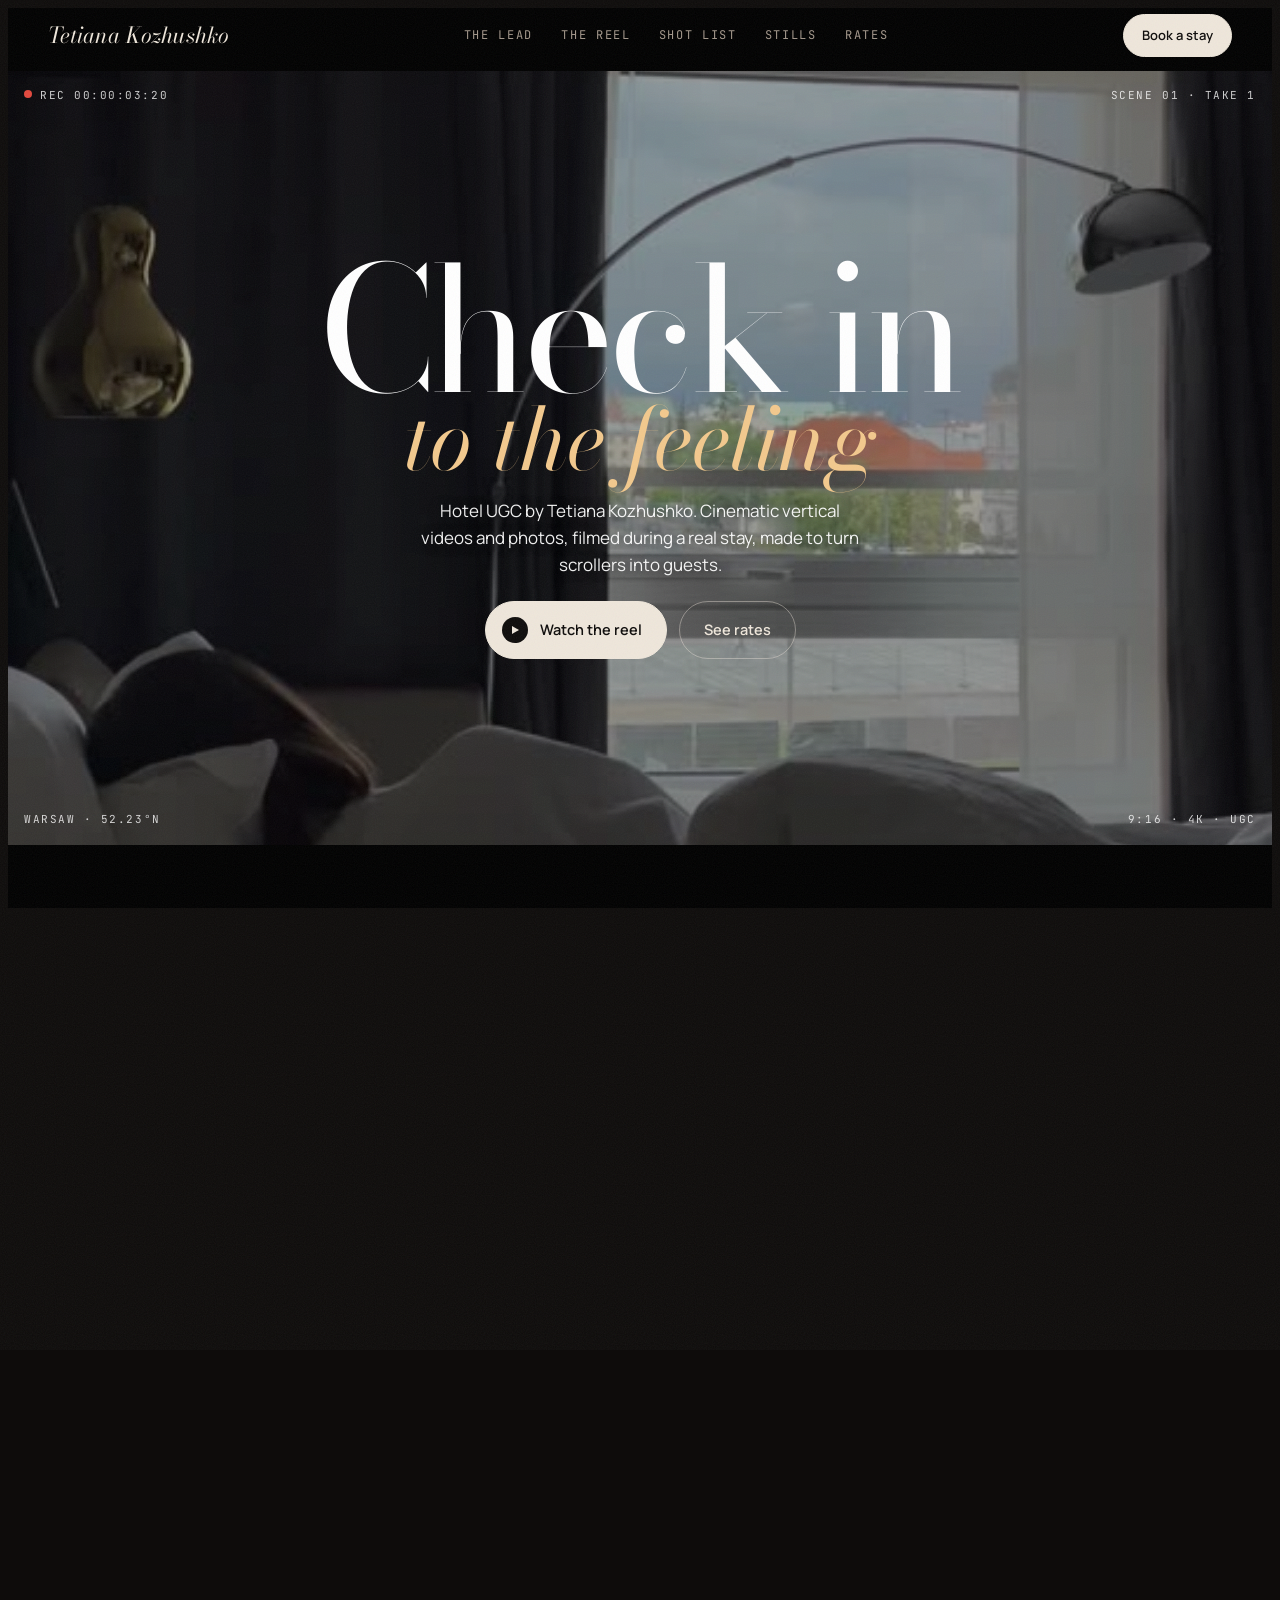
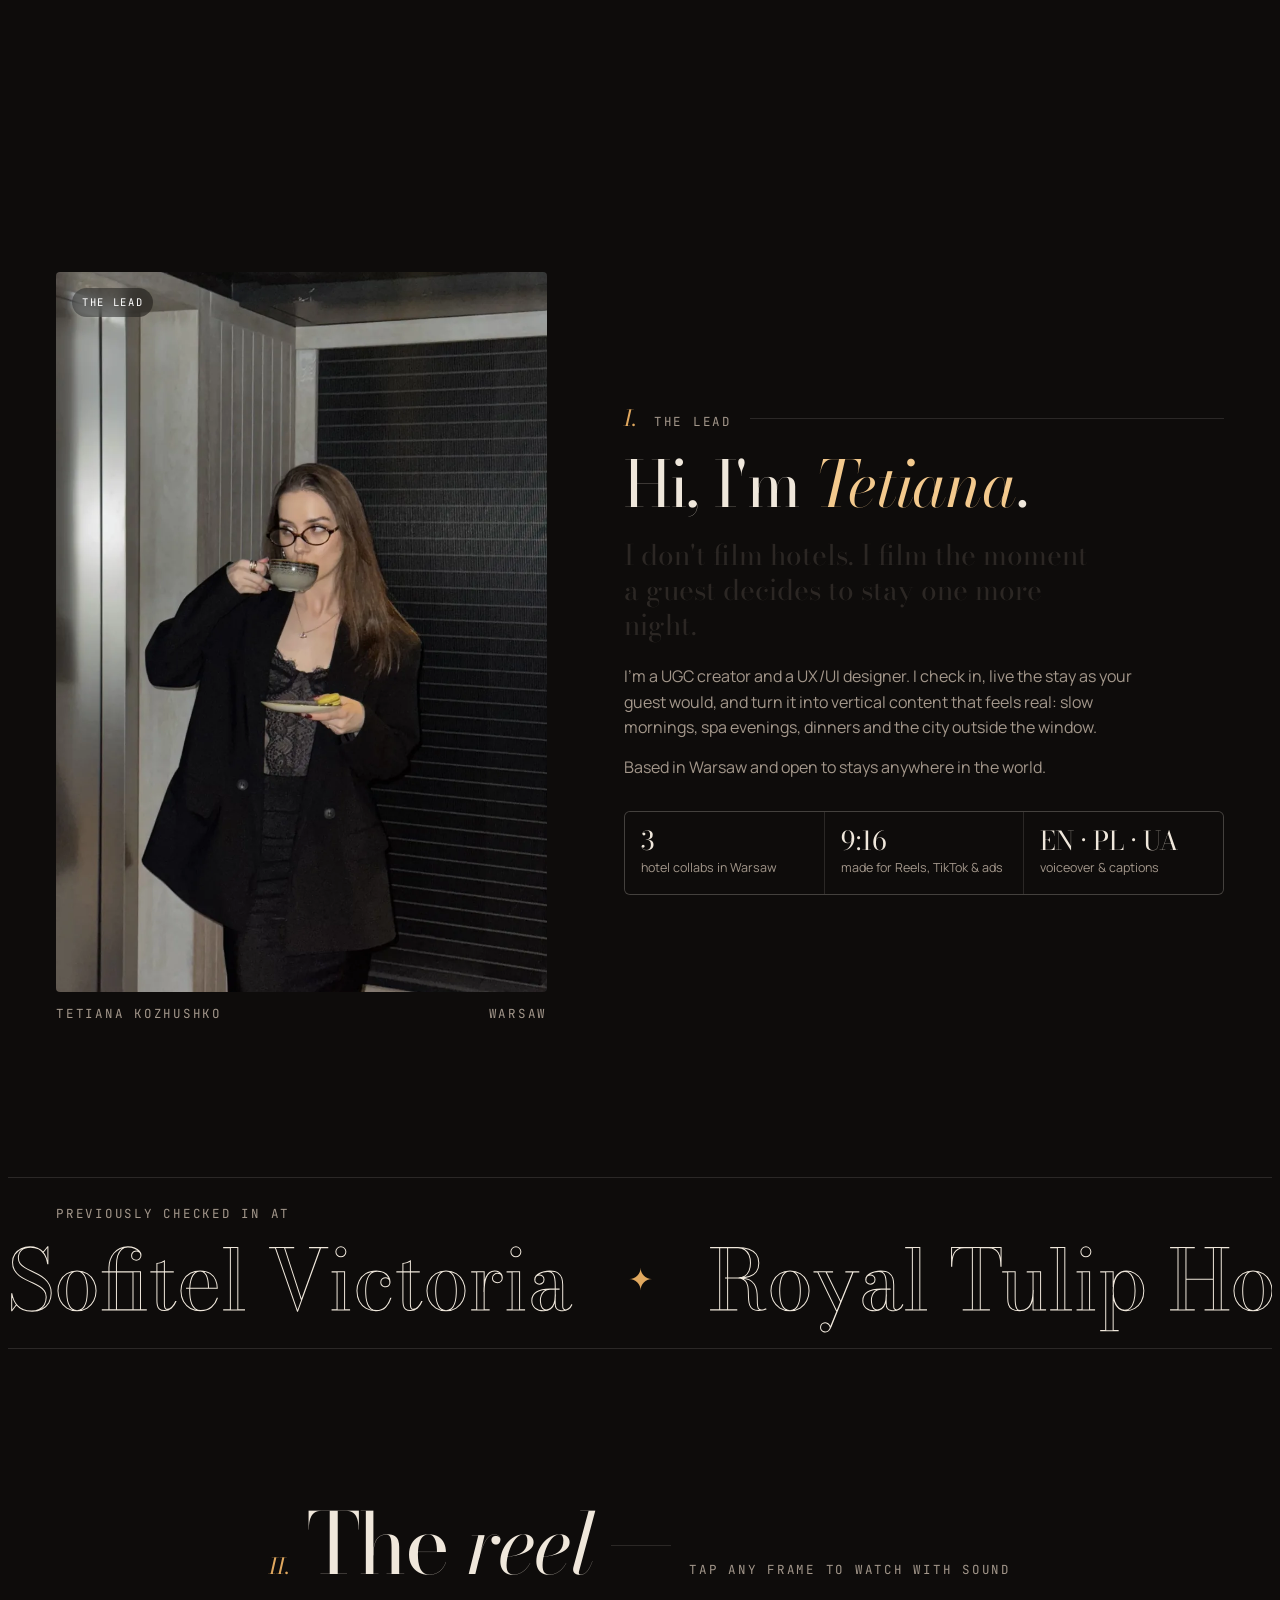
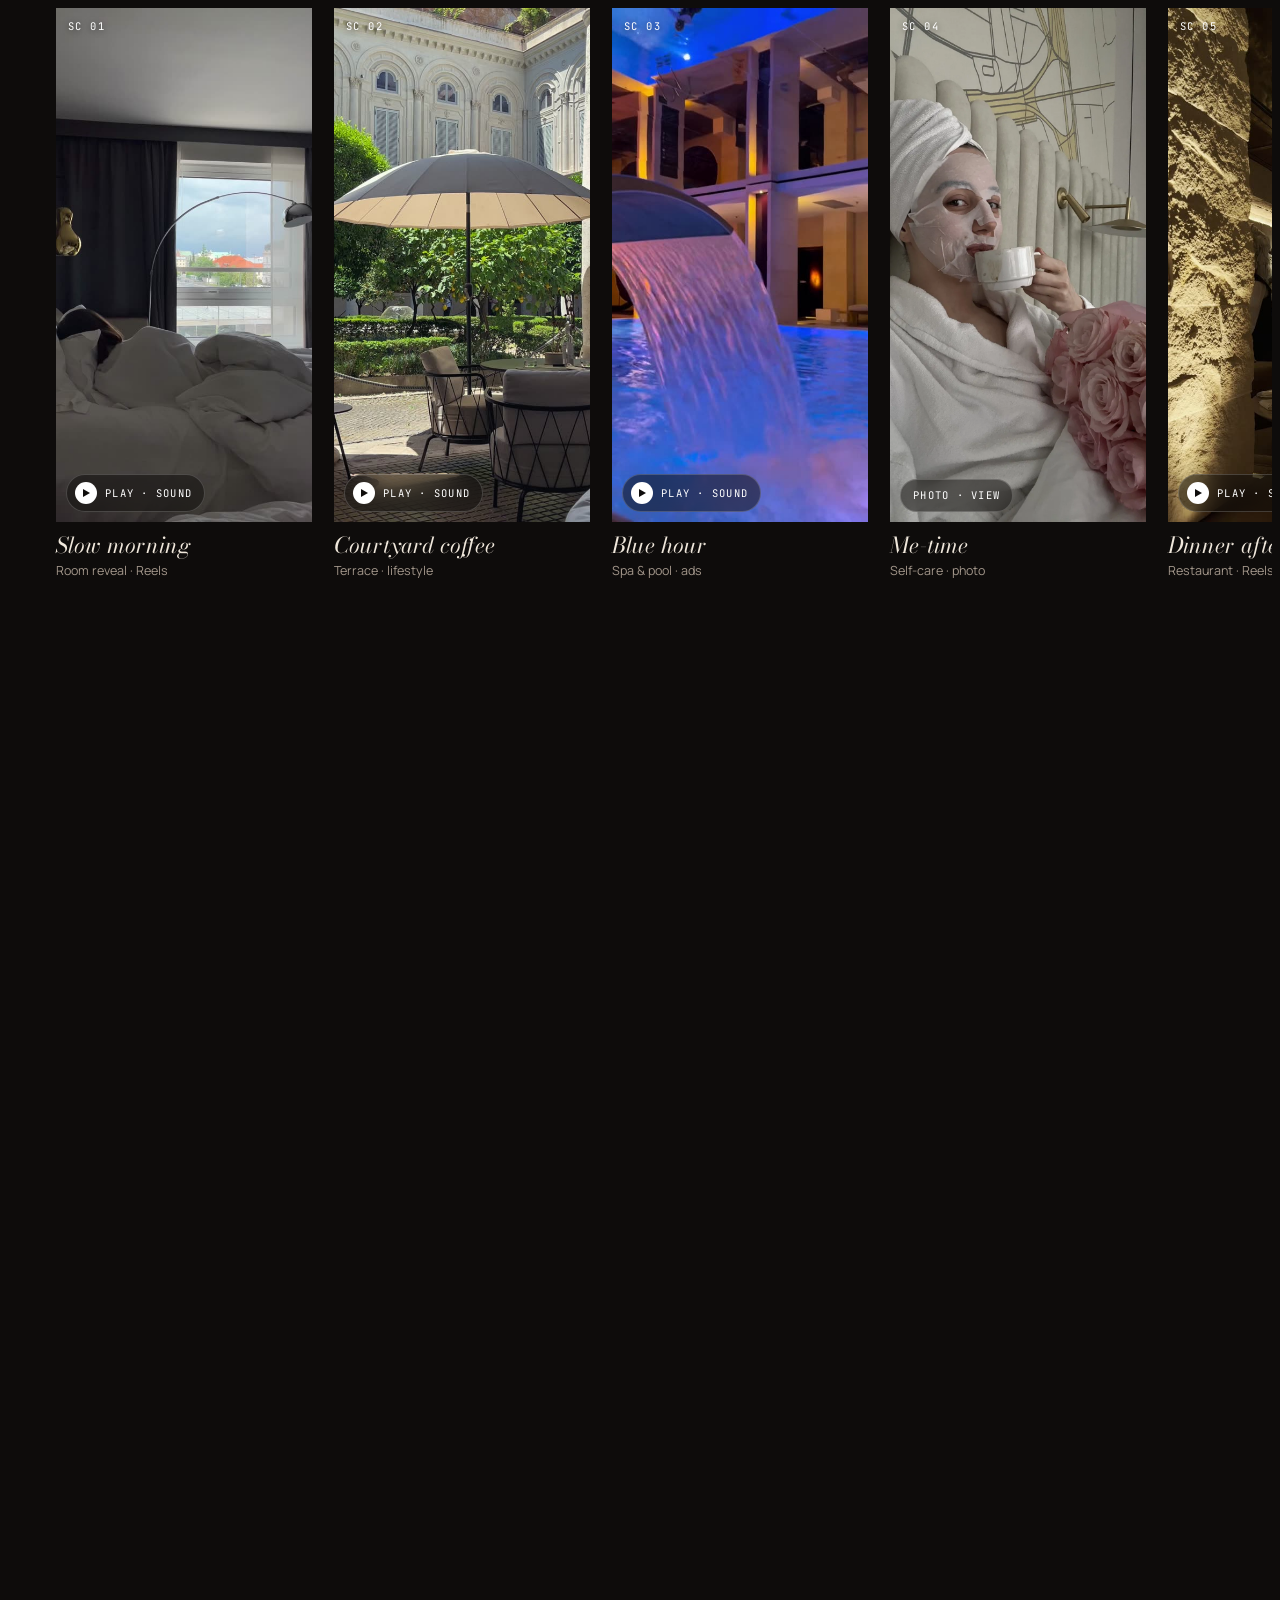
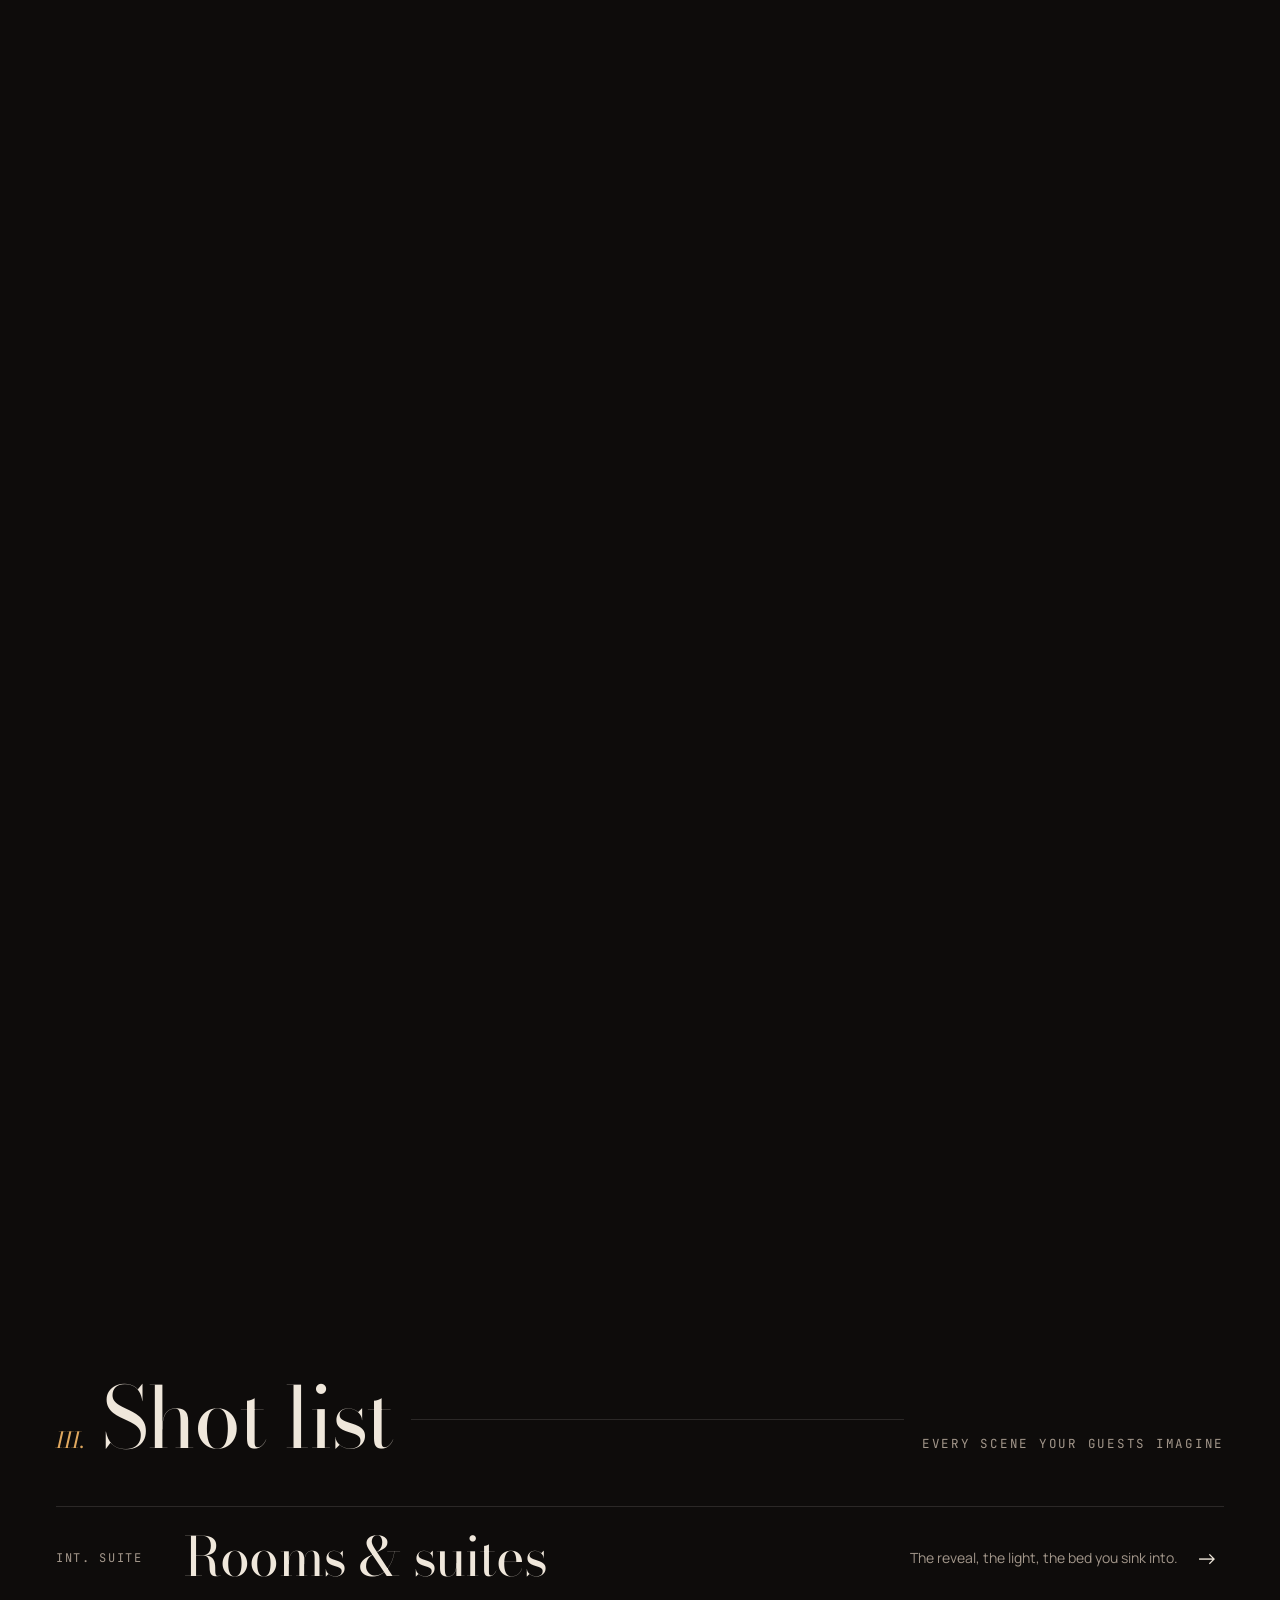
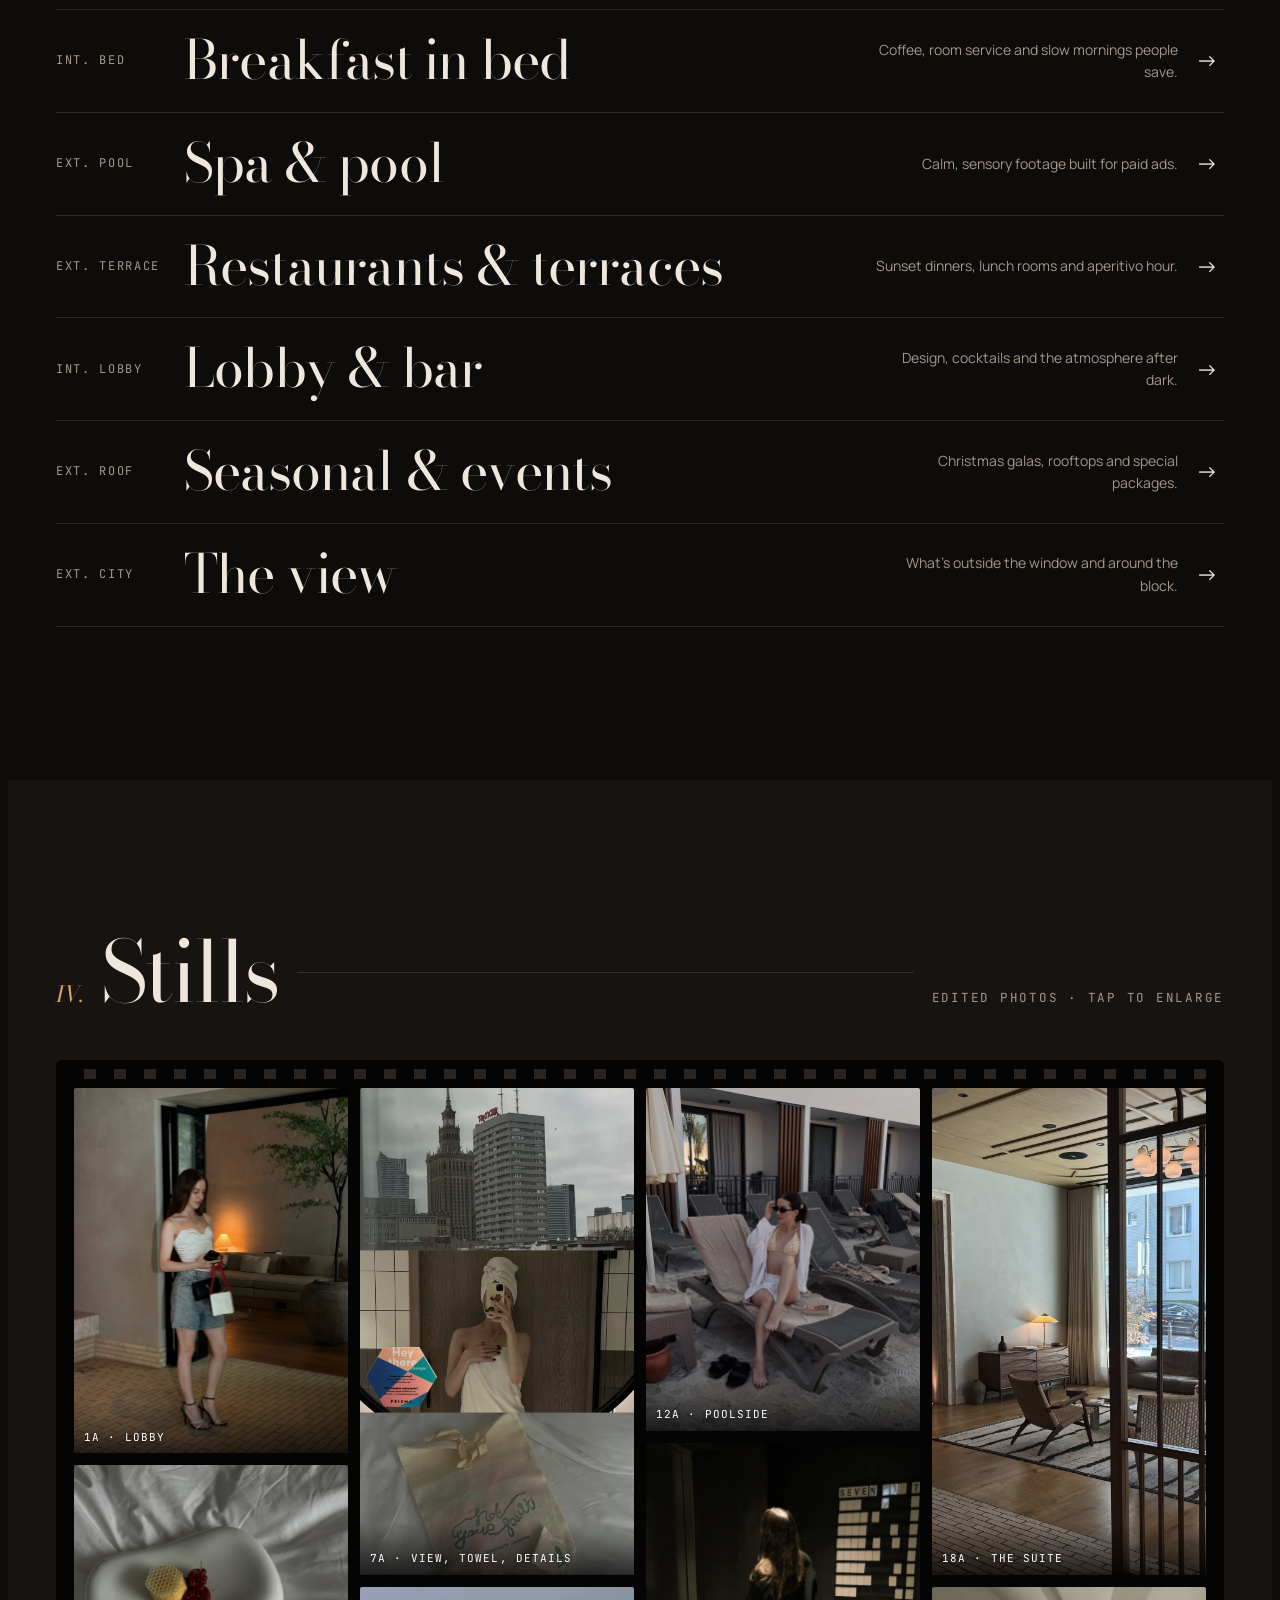
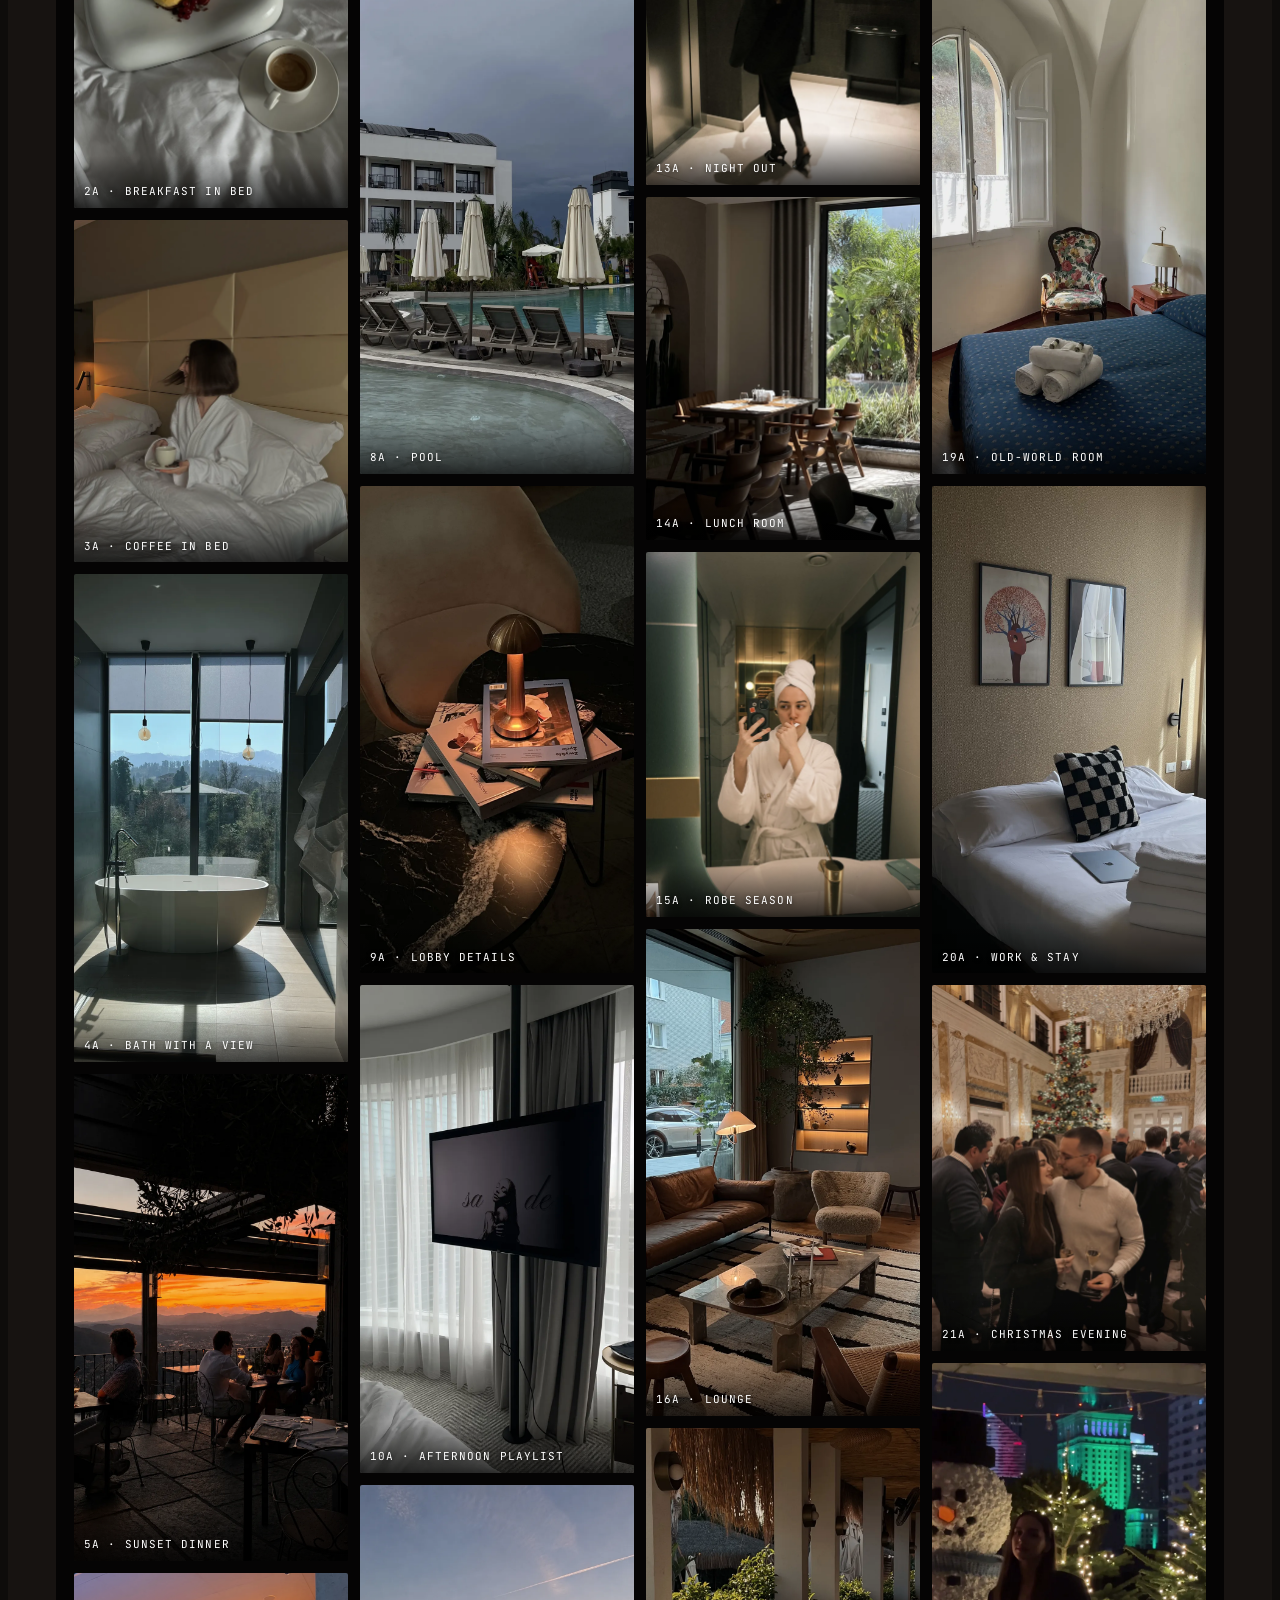
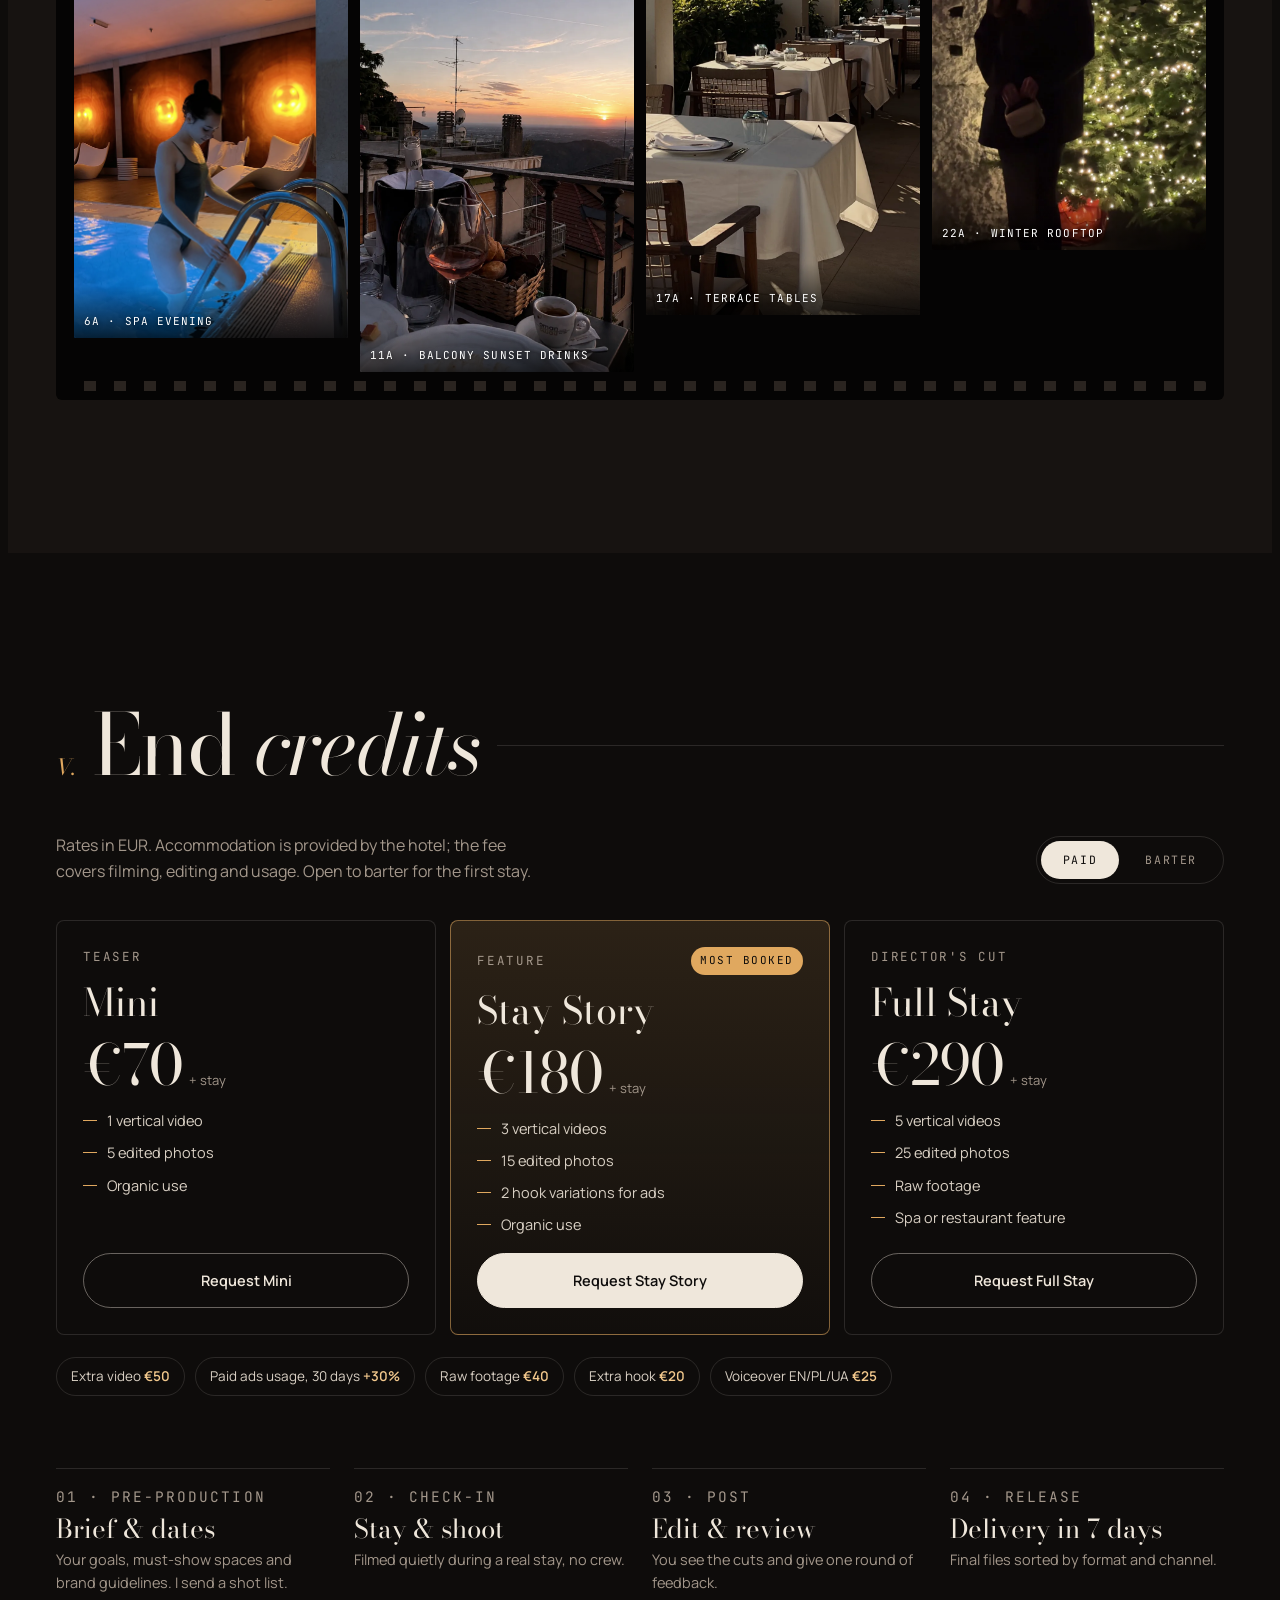
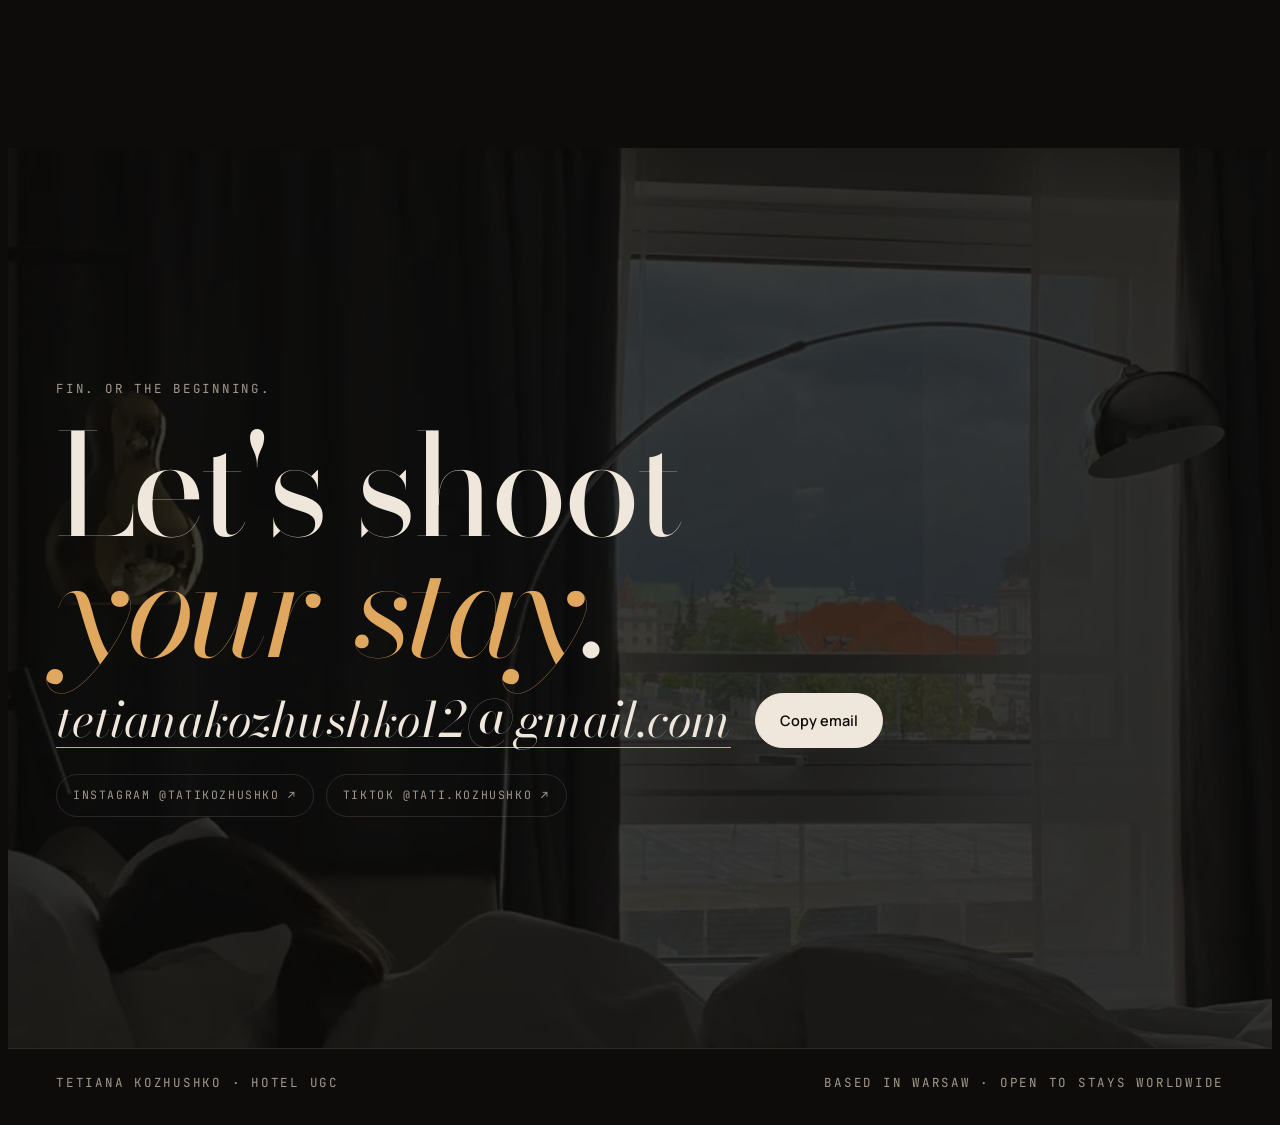
==== mediakit/index.html @ c60dd51c "Add hotel UGC media kit at /mediakit Co-Authored-By: Claude Opus 5.5 <noreply@anthropic.com> Claude-" ====
<!doctype html>
<html lang="en">
<head>
<meta charset="utf-8">
<meta name="viewport" content="width=device-width, initial-scale=1, viewport-fit=cover">
<meta name="description" content="Hotel UGC by Tetiana Kozhushko: cinematic vertical videos and photos filmed during a real stay. Based in Warsaw, open to stays worldwide.">
<title>Tetiana Kozhushko · Hotel UGC</title>
<link rel="preconnect" href="https://fonts.googleapis.com">
<link rel="preconnect" href="https://fonts.gstatic.com" crossorigin>
<link rel="stylesheet" href="https://fonts.googleapis.com/css2?family=Bodoni+Moda:ital,opsz,wght@0,6..96,400;0,6..96,500;1,6..96,400;1,6..96,500&family=Manrope:wght@400;500;600;700&family=JetBrains+Mono:wght@400;500&display=swap">
<style>
[hidden]{display:none!important}
/* Layout: a short film in chapters. Opening shot (letterboxed, shrinks into a 9:16 frame) → I The lead (about) → II The reel (pinned horizontal strip) → III Shot list (cursor previews) → IV Stills (contact sheet) → V End credits (rates) → Fin (contact). Every frame opens in a theater: videos with sound, photos full screen. Film grain + lamp amber, one dark look by choice. */
:root{
  --bg:#0e0c0b; --bg-2:#171311; --bg-3:#211b18; --bone:#efe7db; --muted:#a3978b; --dim:#6f655c; --amber:#e0a85f; --amber-2:#f3c98d; --line:rgba(239,231,219,.13);
  --f-display:"Bodoni Moda", "Didot", "Bodoni 72", Georgia, serif;
  --f-body:"Manrope", "Helvetica Neue", Arial, sans-serif;
  --f-mono:"JetBrains Mono", ui-monospace, Menlo, monospace;
  --ease:cubic-bezier(.2,.7,.2,1);
  color-scheme:dark;
}
*{box-sizing:border-box}
html{scroll-behavior:smooth}
body{background:var(--bg);color:var(--bone);font-family:var(--f-body);font-size:16px;line-height:1.6;-webkit-font-smoothing:antialiased;overflow-x:hidden}
body::before{content:"";position:fixed;inset:0 0 auto;height:env(safe-area-inset-top,0px);z-index:60;background:var(--bg)}
a{color:inherit}
button{font:inherit;color:inherit}
:focus-visible{outline:2px solid var(--amber);outline-offset:3px}
.wrap{max-width:1320px;margin:0 auto;padding-left:max(16px,env(safe-area-inset-left,0px));padding-right:max(16px,env(safe-area-inset-right,0px))}
@media (min-width:760px){.wrap{padding-left:max(48px,env(safe-area-inset-left,0px));padding-right:max(48px,env(safe-area-inset-right,0px))}}
.grain{position:fixed;inset:-50%;z-index:55;pointer-events:none;opacity:.06;background-image:url("data:image/svg+xml,%3Csvg xmlns='http://www.w3.org/2000/svg' width='160' height='160'%3E%3Cfilter id='n'%3E%3CfeTurbulence type='fractalNoise' baseFrequency='.9' numOctaves='2' stitchTiles='stitch'/%3E%3C/filter%3E%3Crect width='100%25' height='100%25' filter='url(%23n)'/%3E%3C/svg%3E");animation:grain 1s steps(6) infinite}
@keyframes grain{0%{transform:translate(0,0)}20%{transform:translate(-4%,3%)}40%{transform:translate(3%,-2%)}60%{transform:translate(-2%,-4%)}80%{transform:translate(4%,2%)}100%{transform:translate(0,0)}}
.mono{font-family:var(--f-mono);font-size:12.5px;letter-spacing:.14em;text-transform:uppercase;color:var(--muted)}
em{font-style:italic}
.amber{color:var(--amber)}
.btn{display:inline-flex;align-items:center;gap:12px;padding:15px 24px;border-radius:999px;border:1px solid var(--bone);background:var(--bone);color:var(--bg);font-weight:600;font-size:14.5px;text-decoration:none;cursor:pointer;transition:transform .25s var(--ease),background .25s,color .25s}
.btn:hover{transform:translateY(-2px)}
.btn.ghost{background:transparent;color:var(--bone);border-color:rgba(239,231,219,.4)}
.btn.ghost:hover{border-color:var(--bone)}
.btn .pi{width:26px;height:26px;border-radius:50%;background:var(--bg);display:grid;place-items:center;margin-left:-8px}
.btn.ghost .pi{background:var(--bone)}

/* chapter title */
.chapter{display:flex;align-items:baseline;gap:18px;margin-bottom:clamp(28px,4vw,48px);flex-wrap:wrap}
.chapter .num{font-family:var(--f-display);font-style:italic;font-size:22px;color:var(--amber)}
.chapter h2{margin:0;font-family:var(--f-display);font-weight:400;font-size:clamp(44px,6.6vw,104px);line-height:.9;letter-spacing:-.025em;text-wrap:balance}
.chapter .rule{flex:1;min-width:60px;height:1px;background:var(--line);align-self:center}

/* nav */
.nav{position:fixed;top:env(safe-area-inset-top,0px);left:0;right:0;z-index:50;transition:background .4s,backdrop-filter .4s,border-color .4s;border-bottom:1px solid transparent}
.nav.solid{background:rgba(14,12,11,.72);backdrop-filter:blur(14px);border-color:var(--line)}
.nav .wrap{display:flex;justify-content:space-between;align-items:center;gap:20px;padding-block:14px}
.nav .name{font-family:var(--f-display);font-style:italic;font-size:22px;text-decoration:none;white-space:nowrap}
.nav nav{display:flex;gap:4px}
.nav nav a{text-decoration:none;font-family:var(--f-mono);font-size:12px;letter-spacing:.14em;text-transform:uppercase;color:var(--muted);padding:8px 12px;border-radius:999px;transition:color .2s,background .2s}
.nav nav a:hover{color:var(--bone)}
.nav nav a.on{color:var(--bg);background:var(--bone)}
.nav .btn{padding:10px 18px;font-size:13px}
.nav .bar{position:absolute;left:0;bottom:-1px;height:1px;background:var(--amber);width:0}
@media (max-width:900px){.nav nav{display:none}}

/* opening */
.open{position:relative;height:190vh}
.open .stick{position:sticky;top:0;height:100vh;overflow:hidden;display:grid;place-items:center}
.open .frame{position:absolute;inset:0;overflow:hidden}
.open .frame video{width:100%;height:100%;object-fit:cover;filter:brightness(.62) saturate(.9)}
.letter{position:absolute;left:0;right:0;height:7vh;background:#000;z-index:3}
.letter.t{top:0}.letter.b{bottom:0}
.open .title{position:relative;z-index:4;text-align:center;display:grid;gap:22px;justify-items:center;padding-inline:16px}
.open h1{margin:0;font-family:var(--f-display);font-weight:400;font-size:clamp(62px,13.5vw,210px);line-height:.84;letter-spacing:-.035em;color:#fff}
.open h1 em{display:block;font-size:.5em;letter-spacing:-.01em;color:var(--amber-2)}
.open .sub{font-size:clamp(15px,1.35vw,17px);color:rgba(255,255,255,.94);text-shadow:0 1px 12px rgba(0,0,0,.55);max-width:44ch;margin:0}
.open .ctas{display:flex;flex-wrap:wrap;gap:12px;justify-content:center}
.open .tc{position:absolute;z-index:4;font-family:var(--f-mono);font-size:11px;letter-spacing:.14em;color:rgba(255,255,255,.8);font-variant-numeric:tabular-nums}
.open .tc.tl{top:calc(7vh + 16px);left:max(16px,env(safe-area-inset-left,0px))}
.open .tc.tr{top:calc(7vh + 16px);right:max(16px,env(safe-area-inset-right,0px))}
.open .tc.bl{bottom:calc(7vh + 16px);left:max(16px,env(safe-area-inset-left,0px))}
.open .tc.br{bottom:calc(7vh + 16px);right:max(16px,env(safe-area-inset-right,0px))}
.rec{display:inline-block;width:8px;height:8px;border-radius:50%;background:#e2483d;margin-right:8px;animation:rec 1.2s infinite;vertical-align:1px}
@keyframes rec{50%{opacity:.2}}
@media (max-width:600px){.open .tc.tr,.open .tc.br{display:none}}
@media (max-width:760px){.open{height:100vh}.letter{height:4vh}.open .tc.tl{top:calc(4vh + 60px)}.open .tc.bl{bottom:calc(4vh + 16px)}}

/* about */
.about{padding-block:clamp(90px,12vw,170px)}
.about .grid{display:grid;grid-template-columns:minmax(0,.9fr) minmax(0,1.1fr);gap:clamp(32px,6vw,96px);align-items:center}
@media (max-width:860px){.about .grid{grid-template-columns:1fr}}
.portrait{position:relative;margin:0;max-width:520px;width:100%;justify-self:center}
.portrait .ph{aspect-ratio:3/4.4;overflow:hidden;border-radius:4px;max-width:100%}
.portrait img{width:100%;height:100%;object-fit:cover;object-position:50% 35%;transition:transform 1.2s var(--ease)}
.portrait:hover img{transform:scale(1.03)}
.portrait figcaption{display:flex;justify-content:space-between;padding-top:12px}
.portrait .tag{position:absolute;top:16px;left:16px;font-family:var(--f-mono);font-size:10.5px;letter-spacing:.16em;color:#fff;background:rgba(0,0,0,.4);backdrop-filter:blur(8px);padding:6px 10px;border-radius:999px}
.bio h3{margin:0 0 22px;font-family:var(--f-display);font-weight:400;font-size:clamp(40px,5vw,72px);line-height:.95;letter-spacing:-.02em}
.bio h3 em{color:var(--amber-2)}
.bio p.lead{font-family:var(--f-display);font-size:clamp(22px,2.2vw,30px);line-height:1.25;margin:0 0 22px;max-width:28ch}
.bio p.lead .w{opacity:.2;transition:opacity .5s}
.bio p.lead .w.on{opacity:1}
.bio p{color:var(--muted);max-width:52ch;margin:0 0 14px}
.facts{display:grid;grid-template-columns:repeat(3,minmax(0,1fr));gap:1px;background:var(--line);border:1px solid var(--line);border-radius:6px;overflow:hidden;margin-top:30px}
.facts div{background:var(--bg);padding:16px;display:grid;gap:4px}
.facts b{font-family:var(--f-display);font-weight:400;font-size:26px;line-height:1}
.facts span{font-size:12.5px;color:var(--muted)}
@media (max-width:520px){.facts{grid-template-columns:1fr}}

/* clients */
.clients{border-block:1px solid var(--line);overflow:hidden;padding-block:26px;display:grid;gap:14px}
.clients .mono{padding-left:max(16px,env(safe-area-inset-left,0px))}
@media (min-width:760px){.clients .mono{padding-left:max(48px,env(safe-area-inset-left,0px))}}
.clients .row{display:flex;gap:56px;width:max-content;animation:roll 40s linear infinite;font-family:var(--f-display);font-size:clamp(40px,6.5vw,92px);line-height:1;white-space:nowrap}
.clients:hover .row{animation-play-state:paused}
.clients .row span{color:transparent;-webkit-text-stroke:1px var(--bone);transition:color .3s}
.clients .row span:hover{color:var(--bone)}
.clients .row i{font-style:normal;color:var(--amber);font-size:.36em;align-self:center}
@keyframes roll{to{transform:translateX(-50%)}}

/* reel */
.strip{position:relative}
.strip .stick{position:sticky;top:0;height:100vh;overflow:hidden;display:flex;flex-direction:column;justify-content:center;gap:24px;padding-top:56px}
.strip .chapter{margin-bottom:0}
.track{display:flex;gap:22px;padding-left:max(16px,env(safe-area-inset-left,0px));will-change:transform}
@media (min-width:760px){.track{padding-left:max(48px,env(safe-area-inset-left,0px))}}
.card{all:unset;box-sizing:border-box;flex:none;width:clamp(210px,20vw,300px);cursor:pointer;display:block}
.card .f{position:relative;aspect-ratio:9/16;overflow:hidden;border-radius:4px;background:var(--bg-3);max-width:100%}
.card video,.card img{width:100%;height:100%;object-fit:cover;display:block;transition:transform .9s var(--ease),filter .5s}
.card:hover video,.card:hover img,.card:focus-visible video,.card:focus-visible img{transform:scale(1.05)}
.card .n{position:absolute;top:10px;left:12px;font-family:var(--f-mono);font-size:10.5px;letter-spacing:.14em;color:#fff;text-shadow:0 1px 6px rgba(0,0,0,.6)}
.badge{position:absolute;left:10px;bottom:10px;display:inline-flex;align-items:center;gap:8px;padding:7px 12px 7px 8px;border-radius:999px;font-family:var(--f-mono);font-size:10.5px;letter-spacing:.12em;color:#fff;background:rgba(14,12,11,.5);backdrop-filter:blur(10px);border:1px solid rgba(255,255,255,.18);transition:background .25s,color .25s}
.badge .ic{width:22px;height:22px;border-radius:50%;background:#fff;display:grid;place-items:center}
.card:hover .badge,.card:focus-visible .badge{background:var(--amber);color:var(--bg);border-color:var(--amber)}
.badge.photo{padding:7px 12px}
.card .cap{display:grid;gap:5px;padding-top:12px}
.card .cap b{font-family:var(--f-display);font-style:italic;font-weight:400;font-size:22px;line-height:1}
.card .cap span{font-size:12.5px;color:var(--muted)}
.card:focus-visible{outline:2px solid var(--amber);outline-offset:6px;border-radius:4px}
.strip-foot{display:flex;align-items:center;gap:18px}
.progress{flex:1;height:1px;background:var(--line);position:relative}
.progress i{position:absolute;left:0;top:0;bottom:0;width:0;background:var(--amber)}
.arrows{display:none;gap:8px}
.arrows button{width:44px;height:44px;border-radius:50%;border:1px solid var(--line);background:transparent;cursor:pointer}
@media (max-width:760px){
  .strip{height:auto!important}
  .strip .stick{position:static;height:auto;padding-block:90px 70px}
  .track{overflow-x:auto;scroll-snap-type:x mandatory;transform:none!important;padding-right:16px;scrollbar-width:none;gap:14px}
  .track::-webkit-scrollbar{display:none}
  .card{scroll-snap-align:start;width:66vw}
  .arrows{display:flex}
}

/* shot list */
.scenes{padding-block:clamp(90px,12vw,160px)}
.list{list-style:none;margin:0;padding:0;border-top:1px solid var(--line)}
.list li{border-bottom:1px solid var(--line)}
.list button{all:unset;box-sizing:border-box;width:100%;cursor:pointer;display:grid;grid-template-columns:110px minmax(0,1fr) minmax(0,auto) 28px;align-items:center;gap:18px;padding:24px 0;transition:padding .45s var(--ease),color .3s}
.list button:hover,.list button:focus-visible{padding-left:18px;color:var(--amber-2)}
.list .k{font-family:var(--f-mono);font-size:12px;letter-spacing:.14em;color:var(--muted)}
.list h3{margin:0;font-family:var(--f-display);font-weight:400;font-size:clamp(30px,4.2vw,60px);line-height:1;letter-spacing:-.015em}
.list p{margin:0;color:var(--muted);font-size:14px;max-width:34ch;text-align:right}
.list .ar{font-size:22px;transition:transform .3s var(--ease)}
.list button:hover .ar{transform:translateX(6px)}
.list .thumb{display:none}
@media (max-width:760px){.list button{grid-template-columns:72px minmax(0,1fr) 24px;gap:12px}.list p{display:none}.list .thumb{display:block;width:72px;aspect-ratio:1;border-radius:4px;overflow:hidden;grid-row:1/span 2}.list .thumb img{width:100%;height:100%;object-fit:cover}.list .k{grid-column:2}.list h3{grid-column:2;font-size:28px}.list .ar{grid-column:3;grid-row:1/span 2}}
.peek{position:fixed;top:0;left:0;width:280px;aspect-ratio:4/5;z-index:40;pointer-events:none;border-radius:4px;overflow:hidden;opacity:0;transform:translate(-50%,-50%) scale(.85) rotate(-3deg);transition:opacity .3s,transform .45s var(--ease)}
.peek.on{opacity:1;transform:translate(-50%,-50%) scale(1) rotate(-3deg)}
.peek img{position:absolute;inset:0;width:100%;height:100%;object-fit:cover;transition:opacity .3s}

/* stills */
.stills{padding-block:clamp(90px,12vw,160px);background:var(--bg-2)}
.sheet{background:#050404;border-radius:6px;padding:28px 18px;position:relative}
.sheet::before,.sheet::after{content:"";position:absolute;left:18px;right:18px;height:10px;background:repeating-linear-gradient(90deg,transparent 0 10px,#2a2420 10px 22px,transparent 22px 30px);border-radius:2px}
.sheet::before{top:9px}.sheet::after{bottom:9px}
.sheet .grid{columns:4 220px;column-gap:12px}
@media (max-width:760px){.sheet .grid{columns:2;column-gap:8px}.still{margin-bottom:8px}.sheet{padding:26px 10px}}
.still{all:unset;box-sizing:border-box;display:block;width:100%;margin-bottom:12px;break-inside:avoid;cursor:pointer;position:relative;border-radius:2px;overflow:hidden}
.still img{width:100%;display:block;transition:transform .9s var(--ease),filter .5s;filter:saturate(.92)}
.still:hover img,.still:focus-visible img{transform:scale(1.04);filter:saturate(1.05)}
.still .fn{position:absolute;left:0;right:0;bottom:0;padding:28px 10px 9px;font-family:var(--f-mono);font-size:11px;line-height:1.35;letter-spacing:.1em;color:#fff;text-shadow:0 1px 4px rgba(0,0,0,.6);background:linear-gradient(to top,rgba(0,0,0,.72),rgba(0,0,0,0))}
.still:focus-visible{outline:2px solid var(--amber);outline-offset:2px}

/* credits */
.credits{padding-block:clamp(90px,12vw,160px)}
.credits .top{display:flex;justify-content:space-between;align-items:flex-end;gap:24px;flex-wrap:wrap;margin-bottom:36px}
.credits .top p{margin:0;color:var(--muted);max-width:48ch}
.toggle{display:inline-flex;border:1px solid var(--line);border-radius:999px;padding:4px;gap:4px}
.toggle button{all:unset;cursor:pointer;padding:10px 22px;border-radius:999px;font-family:var(--f-mono);font-size:11.5px;letter-spacing:.14em;text-transform:uppercase;color:var(--muted);transition:background .25s,color .25s}
.toggle button[aria-pressed="true"]{background:var(--bone);color:var(--bg)}
.toggle button:focus-visible{outline:2px solid var(--amber)}
.plans{display:grid;grid-template-columns:repeat(3,minmax(0,1fr));gap:14px}
@media (max-width:900px){.plans{grid-template-columns:1fr}}
.plan{border:1px solid var(--line);border-radius:8px;padding:26px;display:flex;flex-direction:column;gap:16px;background:var(--bg);transition:border-color .3s,transform .4s var(--ease)}
.plan:hover{border-color:rgba(239,231,219,.35);transform:translateY(-3px)}
.plan.star{background:linear-gradient(180deg,rgba(224,168,95,.14),rgba(224,168,95,.02));border-color:rgba(224,168,95,.55)}
.plan .r{display:flex;justify-content:space-between;align-items:center;gap:10px}
.plan .pill{font-family:var(--f-mono);font-size:11px;letter-spacing:.14em;text-transform:uppercase;padding:5px 9px;border-radius:999px;background:var(--amber);color:var(--bg)}
.plan h3{margin:0;font-family:var(--f-display);font-weight:400;font-size:38px;line-height:1}
.plan .price{font-family:var(--f-display);font-size:56px;line-height:1;letter-spacing:-.02em}
.plan .price small{font-family:var(--f-body);font-size:13px;color:var(--muted);letter-spacing:0;margin-left:6px}
.plan ul{list-style:none;margin:0;padding:0;display:grid;gap:9px;font-size:14.5px;color:#d9d0c4}
.plan li{display:flex;gap:10px}
.plan li::before{content:"";flex:none;width:14px;height:1px;background:var(--amber);margin-top:11px}
.plan .btn{margin-top:auto;justify-content:center}
.plan.barter{grid-column:1/-1;display:grid;grid-template-columns:minmax(0,1fr) minmax(0,1fr) auto;align-items:center;gap:24px}
@media (max-width:900px){.plan.barter{grid-template-columns:1fr}}
.extras{margin-top:22px;display:flex;flex-wrap:wrap;gap:10px}
.extras span{font-size:13.5px;color:#d9d0c4;border:1px solid var(--line);border-radius:999px;padding:8px 14px}
.extras b{color:var(--amber-2);font-weight:600}
.process{margin-top:72px;display:grid;grid-template-columns:repeat(4,minmax(0,1fr));gap:24px}
@media (max-width:900px){.process{grid-template-columns:repeat(2,minmax(0,1fr))}}
@media (max-width:520px){.process{grid-template-columns:1fr}}
.process div{border-top:1px solid var(--line);padding-top:16px;display:grid;gap:6px;align-content:start}
.process b{font-family:var(--f-display);font-weight:400;font-size:26px;line-height:1.05}
.process span{color:var(--muted);font-size:14.5px}

/* final */
.final{min-height:100vh;display:grid;align-content:center;padding-block:130px;position:relative;overflow:hidden}
.final .bgimg{position:absolute;inset:0;opacity:.24}
.final .bgimg img{width:100%;height:100%;object-fit:cover}
.final .wrap{position:relative;display:grid;gap:26px;width:100%}
.final h2{margin:0;font-family:var(--f-display);font-weight:400;font-size:clamp(56px,11vw,170px);line-height:.86;letter-spacing:-.035em}
.mailrow{display:flex;flex-wrap:wrap;align-items:center;gap:14px 24px}
.mail{font-family:var(--f-display);font-style:italic;font-size:clamp(22px,3.8vw,52px);line-height:1.1;border-bottom:1px solid var(--amber);overflow-wrap:anywhere;max-width:100%;user-select:all}
.soc{display:flex;flex-wrap:wrap;gap:12px}
.soc a{text-decoration:none;font-family:var(--f-mono);font-size:11.5px;letter-spacing:.14em;text-transform:uppercase;border:1px solid var(--line);border-radius:999px;padding:11px 16px;color:var(--muted);transition:color .2s,border-color .2s}
.soc a:hover{color:var(--bone);border-color:var(--bone)}
.toast{position:fixed;left:50%;bottom:calc(24px + env(safe-area-inset-bottom,0px));transform:translate(-50%,20px);opacity:0;z-index:90;background:var(--bone);color:var(--bg);padding:12px 18px;border-radius:999px;font-weight:600;font-size:14px;transition:opacity .3s,transform .3s var(--ease);pointer-events:none}
.toast.on{opacity:1;transform:translate(-50%,0)}
footer{border-top:1px solid var(--line);padding-block:24px}
footer .wrap{display:flex;justify-content:space-between;flex-wrap:wrap;gap:10px}

/* theater */
.th{position:fixed;inset:0;z-index:80;background:rgba(6,5,4,.94);backdrop-filter:blur(18px);display:grid;grid-template-rows:auto minmax(0,1fr) auto;padding-top:env(safe-area-inset-top,0px);padding-bottom:env(safe-area-inset-bottom,0px)}
.th .bar{display:flex;justify-content:space-between;align-items:center;gap:12px;padding:14px max(16px,env(safe-area-inset-right,0px)) 14px max(16px,env(safe-area-inset-left,0px))}
.th .ib{width:44px;height:44px;border-radius:50%;border:1px solid var(--line);background:rgba(255,255,255,.04);display:grid;place-items:center;cursor:pointer;flex:none;transition:background .2s}
.th .ib:hover{background:rgba(255,255,255,.12)}
.th .stage{position:relative;display:grid;place-items:center;min-height:0;padding-inline:16px}
.th .media{position:relative;height:100%;max-height:min(80vh,900px);aspect-ratio:9/16;max-width:100%;border-radius:6px;overflow:hidden;background:#000;display:grid;place-items:center}
.th .media.photo{aspect-ratio:auto;width:auto}
.th .media video{width:100%;height:100%;object-fit:cover;display:block;cursor:pointer}
.th .media img{max-height:min(80vh,900px);max-width:100%;display:block;object-fit:contain}
.th .bigplay{position:absolute;inset:0;margin:auto;width:84px;height:84px;border-radius:50%;background:rgba(239,231,219,.92);border:0;display:grid;place-items:center;cursor:pointer;transition:transform .25s var(--ease),opacity .25s}
.th .bigplay:hover{transform:scale(1.06)}
.th .nav2{position:absolute;top:50%;transform:translateY(-50%)}
.th .nav2.p{left:max(16px,env(safe-area-inset-left,0px))}.th .nav2.n{right:max(16px,env(safe-area-inset-right,0px))}
.th .foot{display:grid;gap:10px;padding:12px max(16px,env(safe-area-inset-right,0px)) 18px max(16px,env(safe-area-inset-left,0px));max-width:760px;width:100%;margin:0 auto}
.th .cap{display:flex;justify-content:space-between;align-items:baseline;gap:16px}
.th .cap b{font-family:var(--f-display);font-style:italic;font-weight:400;font-size:28px;line-height:1}
.th .ctrl{display:flex;align-items:center;gap:12px}
.th .scrub{flex:1;height:18px;display:flex;align-items:center;cursor:pointer;touch-action:none}
.th .scrub div{width:100%;height:2px;background:rgba(239,231,219,.2);position:relative;border-radius:2px}
.th .scrub i{position:absolute;left:0;top:0;bottom:0;width:0;background:var(--amber);border-radius:2px}
.th .time{font-family:var(--f-mono);font-size:11px;color:var(--muted);font-variant-numeric:tabular-nums;min-width:82px;text-align:right}
@media (max-width:760px){.th .nav2{top:auto;bottom:-6px;transform:none}.th .media{max-height:68vh}.th .media img{max-height:68vh}}

/* cursor */
.cur{position:fixed;top:0;left:0;z-index:70;pointer-events:none;width:10px;height:10px;border-radius:50%;background:var(--bone);transform:translate(-50%,-50%);transition:width .35s var(--ease),height .35s var(--ease),background .3s;display:grid;place-items:center;font-family:var(--f-mono);font-size:10.5px;letter-spacing:.14em;color:var(--bg);font-weight:500}
.cur.big{width:88px;height:88px;background:var(--amber)}
.cur span{opacity:0;transition:opacity .2s}
.cur.big span{opacity:1}
@media (hover:none),(max-width:760px){.cur,.peek{display:none}}
@media (prefers-reduced-motion:reduce){.grain,.clients .row,.rec{animation:none}.bio p.lead .w{opacity:1}}
</style>
</head>
<body>


<div class="grain" aria-hidden="true"></div>
<div class="cur" id="cur" aria-hidden="true"><span id="curT">PLAY</span></div>
<div class="peek" id="peek" aria-hidden="true"></div>
<div class="toast" id="toast" role="status" aria-live="polite"></div>

<header class="nav" id="nav">
  <div class="wrap">
    <a class="name" href="#top">Tetiana Kozhushko</a>
    <nav aria-label="Chapters"><a href="#about" data-sec="about">The lead</a><a href="#reel" data-sec="reel">The reel</a><a href="#scenes" data-sec="scenes">Shot list</a><a href="#stills" data-sec="stills">Stills</a><a href="#rates" data-sec="rates">Rates</a></nav>
    <a class="btn" href="#final">Book a stay</a>
  </div>
  <span class="bar" id="pbar"></span>
</header>

<main id="top">
<section class="open" id="open">
  <div class="stick">
    <div class="frame" id="frame"><video src="media/v-morning.mp4" poster="media/v-morning.jpg" muted loop playsinline autoplay></video></div>
    <div class="letter t" id="lt"></div><div class="letter b" id="lb"></div>
    <span class="tc tl"><span class="rec"></span>REC <span id="tc">00:00:00:00</span></span>
    <span class="tc tr">SCENE 01 · TAKE 1</span>
    <span class="tc bl">WARSAW · 52.23°N</span>
    <span class="tc br">9:16 · 4K · UGC</span>
    <div class="title">
      <h1>Check in<em>to the feeling</em></h1>
      <p class="sub">Hotel UGC by Tetiana Kozhushko. Cinematic vertical videos and photos, filmed during a real stay, made to turn scrollers into guests.</p>
      <div class="ctas">
        <button class="btn" type="button" data-open="0"><span class="pi"><svg width="10" height="10" viewBox="0 0 10 10"><path d="M2 1l7 4-7 4z" fill="#efe7db"/></svg></span>Watch the reel</button>
        <a class="btn ghost" href="#rates">See rates</a>
      </div>
    </div>
  </div>
</section>

<section class="about" id="about">
  <div class="wrap grid">
    <figure class="portrait">
      <div class="ph"><img src="media/me.webp" alt="Tetiana Kozhushko in a black blazer drinking coffee in a hotel corridor"></div>
      <span class="tag">THE LEAD</span>
      <figcaption><span class="mono">Tetiana Kozhushko</span><span class="mono">Warsaw</span></figcaption>
    </figure>
    <div class="bio">
      <div class="chapter" style="margin-bottom:18px"><span class="num">I.</span><span class="mono">The lead</span><span class="rule"></span></div>
      <h3>Hi, I'm <em>Tetiana</em>.</h3>
      <p class="lead" id="lead">I don't film hotels. I film the moment a guest decides to stay one more night.</p>
      <p>I'm a UGC creator and a UX/UI designer. I check in, live the stay as your guest would, and turn it into vertical content that feels real: slow mornings, spa evenings, dinners and the city outside the window.</p>
      <p>Based in Warsaw and open to stays anywhere in the world.</p>
      <div class="facts">
        <div><b>3</b><span>hotel collabs in Warsaw</span></div>
        <div><b>9:16</b><span>made for Reels, TikTok &amp; ads</span></div>
        <div><b>EN · PL · UA</b><span>voiceover &amp; captions</span></div>
      </div>
    </div>
  </div>
</section>

<div class="clients" aria-label="Hotels I have worked with: Sofitel Victoria, Royal Tulip Hotel, PURO Hotel">
  <span class="mono">Previously checked in at</span>
  <div class="row" aria-hidden="true"><span>Sofitel Victoria</span><i>✦</i><span>Royal Tulip Hotel</span><i>✦</i><span>PURO Hotel</span><i>✦</i><span>Sofitel Victoria</span><i>✦</i><span>Royal Tulip Hotel</span><i>✦</i><span>PURO Hotel</span><i>✦</i></div>
</div>

<section class="strip" id="reel">
  <div class="stick">
    <div class="wrap"><div class="chapter"><span class="num">II.</span><h2>The <em>reel</em></h2><span class="rule"></span><span class="mono">Tap any frame to watch with sound</span></div></div>
    <div class="track" id="track"></div>
    <div class="wrap strip-foot"><div class="progress"><i id="prog"></i></div><div class="arrows"><button type="button" id="tp" aria-label="Previous clip">←</button><button type="button" id="tn" aria-label="Next clip">→</button></div></div>
  </div>
</section>

<section class="scenes" id="scenes">
  <div class="wrap">
    <div class="chapter"><span class="num">III.</span><h2>Shot list</h2><span class="rule"></span><span class="mono">Every scene your guests imagine</span></div>
    <ul class="list" id="list"></ul>
  </div>
</section>

<section class="stills" id="stills">
  <div class="wrap">
    <div class="chapter"><span class="num">IV.</span><h2>Stills</h2><span class="rule"></span><span class="mono">Edited photos · tap to enlarge</span></div>
    <div class="sheet"><div class="grid" id="sheet"></div></div>
  </div>
</section>

<section class="credits" id="rates">
  <div class="wrap">
    <div class="chapter"><span class="num">V.</span><h2>End <em>credits</em></h2><span class="rule"></span></div>
    <div class="top">
      <p>Rates in EUR. Accommodation is provided by the hotel; the fee covers filming, editing and usage. Open to barter for the first stay.</p>
      <div class="toggle" id="toggle"><button type="button" aria-pressed="true" data-m="paid">Paid</button><button type="button" aria-pressed="false" data-m="barter">Barter</button></div>
    </div>
    <div class="plans" id="paid">
      <div class="plan"><div class="r"><span class="mono">Teaser</span></div><h3>Mini</h3><div class="price">€70<small>+ stay</small></div><ul><li>1 vertical video</li><li>5 edited photos</li><li>Organic use</li></ul><button class="btn ghost" type="button" data-req="Mini (€70)">Request Mini</button></div>
      <div class="plan star"><div class="r"><span class="mono">Feature</span><span class="pill">Most booked</span></div><h3>Stay Story</h3><div class="price">€180<small>+ stay</small></div><ul><li>3 vertical videos</li><li>15 edited photos</li><li>2 hook variations for ads</li><li>Organic use</li></ul><button class="btn" type="button" data-req="Stay Story (€180)">Request Stay Story</button></div>
      <div class="plan"><div class="r"><span class="mono">Director's cut</span></div><h3>Full Stay</h3><div class="price">€290<small>+ stay</small></div><ul><li>5 vertical videos</li><li>25 edited photos</li><li>Raw footage</li><li>Spa or restaurant feature</li></ul><button class="btn ghost" type="button" data-req="Full Stay (€290)">Request Full Stay</button></div>
    </div>
    <div class="plans" id="barter" hidden>
      <div class="plan star barter"><div><span class="mono">Collaboration</span><h3 style="margin-top:10px">Stay &amp; Share</h3></div><ul><li>1–2 nights at your hotel</li><li>1 Reel + 10 edited photos</li><li>Posted on my Instagram &amp; TikTok, yours to repost</li></ul><button class="btn" type="button" data-req="Stay & Share (barter)">Request a barter stay</button></div>
    </div>
    <div class="extras"><span>Extra video <b>€50</b></span><span>Paid ads usage, 30 days <b>+30%</b></span><span>Raw footage <b>€40</b></span><span>Extra hook <b>€20</b></span><span>Voiceover EN/PL/UA <b>€25</b></span></div>
    <div class="process">
      <div><span class="mono">01 · Pre-production</span><b>Brief &amp; dates</b><span>Your goals, must-show spaces and brand guidelines. I send a shot list.</span></div>
      <div><span class="mono">02 · Check-in</span><b>Stay &amp; shoot</b><span>Filmed quietly during a real stay, no crew.</span></div>
      <div><span class="mono">03 · Post</span><b>Edit &amp; review</b><span>You see the cuts and give one round of feedback.</span></div>
      <div><span class="mono">04 · Release</span><b>Delivery in 7 days</b><span>Final files sorted by format and channel.</span></div>
    </div>
  </div>
</section>

<section class="final" id="final">
  <div class="bgimg" aria-hidden="true"><img src="media/window.webp" alt="" loading="lazy"></div>
  <div class="wrap">
    <span class="mono">Fin. Or the beginning.</span>
    <h2>Let's shoot<br><em class="amber">your stay</em>.</h2>
    <div class="mailrow"><span class="mail" id="mail">tetianakozhushko12@gmail.com</span><button class="btn" type="button" id="copyMail">Copy email</button></div>
    <div class="soc"><a href="https://www.instagram.com/tatikozhushko/" target="_blank" rel="noopener">Instagram @tatikozhushko ↗</a><a href="https://www.tiktok.com/@tati.kozhushko" target="_blank" rel="noopener">TikTok @tati.kozhushko ↗</a></div>
  </div>
</section>
</main>
<footer><div class="wrap"><span class="mono">Tetiana Kozhushko · Hotel UGC</span><span class="mono">Based in Warsaw · open to stays worldwide</span></div></footer>

<div class="th" id="th" hidden role="dialog" aria-modal="true" aria-label="Theater">
  <div class="bar"><span class="mono" id="thCount">01 / 01</span><div style="display:flex;gap:8px"><button class="ib" type="button" id="thMute" aria-label="Mute"></button><button class="ib" type="button" id="thClose" aria-label="Close"><svg width="14" height="14" viewBox="0 0 14 14"><path d="M2 2l10 10M12 2L2 12" stroke="#efe7db" stroke-width="1.6"/></svg></button></div></div>
  <div class="stage">
    <div class="media" id="thMedia"></div>
    <button class="ib nav2 p" type="button" id="thPrev" aria-label="Previous">←</button>
    <button class="ib nav2 n" type="button" id="thNext" aria-label="Next">→</button>
  </div>
  <div class="foot">
    <div class="cap"><b id="thTitle"></b><span class="mono" id="thSub"></span></div>
    <div class="ctrl" id="thCtrl"><button class="ib" type="button" id="thPP" aria-label="Pause"></button><div class="scrub" id="thScrub"><div><i id="thFill"></i></div></div><span class="time" id="thTime">0:00 / 0:00</span></div>
  </div>
</div>

<script>
(function(){
  var M='media/';
  // Every frame in the kit. full = video with sound for the theater, at = start second inside it.
  var REEL=[
    {t:'video',title:'Slow morning',sub:'Room reveal · Reels',loop:'v-morning',full:'f-morning',at:0},
    {t:'video',title:'Courtyard coffee',sub:'Terrace · lifestyle',loop:'v-courtyard',full:'f-courtyard',at:5.5},
    {t:'video',title:'Blue hour',sub:'Spa & pool · ads',loop:'v-pool',full:'f-spa',at:0},
    {t:'photo',title:'Me-time',sub:'Self-care · photo',img:'n-mask'},
    {t:'video',title:'Dinner after dark',sub:'Restaurant · Reels',loop:'v-dining',full:'f-dining',at:6.5},
    {t:'video',title:'Christmas gala',sub:'Events · seasonal',loop:'v-gala',full:'f-gala',at:0},
    {t:'video',title:'Morning shower',sub:'Bathroom · details',loop:'v-shower',full:'f-morning',at:9},
    {t:'photo',title:'Golden hour',sub:'Pool garden · photo',img:'n-garden'},
    {t:'video',title:'After dark',sub:'Lobby & bar · events',loop:'v-lobby',full:'f-night',at:6.5},
    {t:'video',title:'Skincare ritual',sub:'Amenities · TikTok',loop:'v-skincare',full:'f-morning',at:11},
    {t:'video',title:'Winter rooftop',sub:'Seasonal · Christmas',loop:'v-snow',full:'f-night',at:12.5},
    {t:'video',title:'Welcome amenity',sub:'Room service · stories',loop:'v-pour',full:'f-staycation',at:15.8}
  ];
  var STILLS=[
    {img:'n-suite-me',title:'Lobby',sub:'Lobby · portrait'},{img:'n-breakfast',title:'Breakfast in bed',sub:'Room · flat lay'},{img:'robe',title:'Coffee in bed',sub:'Room · robe'},{img:'n-bath',title:'Bath with a view',sub:'Bathroom · suite'},
    {img:'n-sunset-dinner',title:'Sunset dinner',sub:'Terrace · golden hour'},{img:'n-spa',title:'Spa evening',sub:'Spa · indoor pool'},{img:'triptych',title:'View, towel, details',sub:'Bathroom · story set'},{img:'n-pool',title:'Pool',sub:'Pool · resort'},{img:'n-lamp',title:'Lobby details',sub:'Lobby · interior'},{img:'n-tv',title:'Afternoon playlist',sub:'Room · music on screen'},
    {img:'n-balcony',title:'Balcony sunset drinks',sub:'Room · sunset'},{img:'n-sunbed',title:'Poolside',sub:'Pool · lifestyle'},{img:'n-black',title:'Night out',sub:'Lobby · portrait'},
    {img:'n-restaurant',title:'Lunch room',sub:'Restaurant · interior'},{img:'n-robe-selfie',title:'Robe season',sub:'Bathroom · selfie'},{img:'n-lounge',title:'Lounge',sub:'Lobby · design'},
    {img:'n-terrace',title:'Terrace tables',sub:'Restaurant · daylight'},{img:'n-suite',title:'The suite',sub:'Interior · wide'},{img:'n-classic',title:'Old-world room',sub:'Room · heritage'},
    {img:'n-checker',title:'Work & stay',sub:'Room · details'},{img:'n-facetune',title:'Christmas evening',sub:'Events · ballroom'},{img:'s-snow',title:'Winter rooftop',sub:'Seasonal · night'}
  ];
  var SCENES=[
    {k:'INT. SUITE',h:'Rooms & suites',p:'The reveal, the light, the bed you sink into.',img:'n-checker'},
    {k:'INT. BED',h:'Breakfast in bed',p:'Coffee, room service and slow mornings people save.',img:'n-breakfast'},
    {k:'EXT. POOL',h:'Spa & pool',p:'Calm, sensory footage built for paid ads.',img:'n-spa'},
    {k:'EXT. TERRACE',h:'Restaurants & terraces',p:'Sunset dinners, lunch rooms and aperitivo hour.',img:'n-sunset-dinner'},
    {k:'INT. LOBBY',h:'Lobby & bar',p:'Design, cocktails and the atmosphere after dark.',img:'n-lounge'},
    {k:'EXT. ROOF',h:'Seasonal & events',p:'Christmas galas, rooftops and special packages.',img:'s-snow'},
    {k:'EXT. CITY',h:'The view',p:'What\u2019s outside the window and around the block.',img:'n-balcony'}
  ];
  // theater playlist = reel + stills
  var LIST=REEL.concat(STILLS.map(function(s){return {t:'photo',title:s.title,sub:s.sub,img:s.img}}));
  var playSvg='<svg width="10" height="10" viewBox="0 0 10 10"><path d="M2 1l7 4-7 4z" fill="#0e0c0b"/></svg>';
  function fmt(s){ s=Math.max(0,Math.floor(s||0)); return Math.floor(s/60)+':'+('0'+s%60).slice(-2); }

  // build reel
  var track=document.getElementById('track');
  REEL.forEach(function(r,i){
    var b=document.createElement('button'); b.type='button'; b.className='card'; b.dataset.open=i; b.dataset.kind=r.t;
    b.setAttribute('aria-label',(r.t==='video'?'Play video: ':'View photo: ')+r.title);
    var media = r.t==='video' ? '<video src="'+M+r.loop+'.mp4" poster="'+M+r.loop+'.jpg" muted loop playsinline preload="metadata"></video>' : '<img src="'+M+r.img+'.webp" alt="" loading="lazy">';
    var badge = r.t==='video' ? '<span class="badge"><span class="ic">'+playSvg+'</span>PLAY · SOUND</span>' : '<span class="badge photo">PHOTO · VIEW</span>';
    b.innerHTML='<span class="f">'+media+'<span class="n">SC '+('0'+(i+1)).slice(-2)+'</span>'+badge+'</span><span class="cap"><b>'+r.title+'</b><span>'+r.sub+'</span></span>';
    track.appendChild(b);
  });
  // stills
  var sheet=document.getElementById('sheet');
  STILLS.forEach(function(s,i){ var b=document.createElement('button'); b.type='button'; b.className='still'; b.dataset.open=REEL.length+i; b.dataset.kind='photo'; b.setAttribute('aria-label','View photo: '+s.title);
    b.innerHTML='<img src="'+M+s.img+'.webp" alt="" loading="lazy"><span class="fn">'+(i+1)+'A · '+s.title.toUpperCase()+'</span>'; sheet.appendChild(b); });
  // scenes
  var list=document.getElementById('list');
  SCENES.forEach(function(s){ var li=document.createElement('li'); var idx=REEL.length+STILLS.findIndex(function(x){return x.img===s.img});
    li.innerHTML='<button type="button" data-open="'+idx+'" data-kind="photo" data-img="'+M+s.img+'.webp"><span class="thumb"><img src="'+M+s.img+'.webp" alt="" loading="lazy"></span><span class="k">'+s.k+'</span><h3>'+s.h+'</h3><p>'+s.p+'</p><span class="ar">→</span></button>'; list.appendChild(li); });

  // ---------- theater ----------
  var th=document.getElementById('th'), tm=document.getElementById('thMedia'), cur=-1, vid=null, lastFocus=null, muted=false;
  var ppB=document.getElementById('thPP'), muB=document.getElementById('thMute'), fill=document.getElementById('thFill'), tEl=document.getElementById('thTime'), ctrl=document.getElementById('thCtrl');
  var IC={play:'<svg width="12" height="12" viewBox="0 0 10 10"><path d="M2 1l7 4-7 4z" fill="#efe7db"/></svg>',pause:'<svg width="12" height="12" viewBox="0 0 12 12"><rect x="2" y="1" width="3" height="10" fill="#efe7db"/><rect x="7" y="1" width="3" height="10" fill="#efe7db"/></svg>',
    on:'<svg width="16" height="16" viewBox="0 0 16 16" fill="none" stroke="#efe7db" stroke-width="1.4"><path d="M2 6h3l4-3v10l-4-3H2z" fill="#efe7db"/><path d="M11 5.5c1 1.4 1 3.6 0 5M13 3.5c2 2.5 2 6.5 0 9"/></svg>',
    off:'<svg width="16" height="16" viewBox="0 0 16 16" fill="none" stroke="#efe7db" stroke-width="1.4"><path d="M2 6h3l4-3v10l-4-3H2z" fill="#efe7db"/><path d="M11 6l4 4M15 6l-4 4"/></svg>'};
  function setPP(){ ppB.innerHTML = vid && !vid.paused ? IC.pause : IC.play; ppB.setAttribute('aria-label', vid && !vid.paused ? 'Pause':'Play'); var bp=tm.querySelector('.bigplay'); if(bp) bp.hidden = !(vid && vid.paused); }
  function setMute(){ muB.innerHTML = muted?IC.off:IC.on; muB.setAttribute('aria-label', muted?'Unmute':'Mute'); if(vid) vid.muted=muted; }
  function show(i){
    cur=(i+LIST.length)%LIST.length; var it=LIST[cur];
    if(vid){ vid.pause(); vid.removeAttribute('src'); vid.load(); vid=null; }
    tm.className='media'+(it.t==='photo'?' photo':''); tm.innerHTML='';
    document.getElementById('thTitle').textContent=it.title; document.getElementById('thSub').textContent=it.sub;
    document.getElementById('thCount').textContent=('0'+(cur+1)).slice(-2)+' / '+('0'+LIST.length).slice(-2);
    if(it.t==='video'){
      ctrl.hidden=false; muB.hidden=false;
      vid=document.createElement('video'); vid.src=M+it.full+'.mp4'; vid.poster=M+it.loop+'.jpg'; vid.playsInline=true; vid.preload='auto'; vid.muted=muted;
      var bp=document.createElement('button'); bp.className='bigplay'; bp.type='button'; bp.setAttribute('aria-label','Play'); bp.innerHTML='<svg width="22" height="22" viewBox="0 0 10 10"><path d="M2 1l7 4-7 4z" fill="#0e0c0b"/></svg>'; bp.hidden=true;
      tm.appendChild(vid); tm.appendChild(bp);
      bp.onclick=function(){ toggle(); };
      vid.onclick=function(){ toggle(); };
      vid.addEventListener('loadedmetadata',function(){ try{vid.currentTime=it.at||0}catch(e){} upd(); });
      vid.addEventListener('timeupdate',upd); vid.addEventListener('play',setPP); vid.addEventListener('pause',setPP);
      vid.addEventListener('ended',function(){ show(cur+1); });
      var p=vid.play(); if(p&&p.catch) p.catch(function(){ // autoplay with sound refused: retry muted
        muted=true; setMute(); var q=vid.play(); q&&q.catch&&q.catch(function(){}); });
      setMute(); setPP();
    } else {
      ctrl.hidden=true; muB.hidden=true;
      var im=new Image(); im.src=M+it.img+'.webp'; im.alt=it.title; tm.appendChild(im);
    }
  }
  function upd(){ if(!vid) return; var d=vid.duration||0; fill.style.width=(d? vid.currentTime/d*100:0)+'%'; tEl.textContent=fmt(vid.currentTime)+' / '+fmt(d); }
  function toggle(){ if(!vid) return; if(vid.paused){var p=vid.play();p&&p.catch&&p.catch(function(){})} else vid.pause(); }
  function openTh(i){ lastFocus=document.activeElement; th.hidden=false; document.documentElement.style.overflow='hidden'; muted=false; show(i); document.getElementById('thClose').focus(); }
  function closeTh(){ if(vid){vid.pause();} th.hidden=true; document.documentElement.style.overflow=''; tm.innerHTML=''; vid=null; if(lastFocus) lastFocus.focus(); }
  document.addEventListener('click',function(e){ var o=e.target.closest('[data-open]'); if(o && !th.contains(o)){ openTh(+o.dataset.open); } });
  document.getElementById('thClose').onclick=closeTh;
  document.getElementById('thPrev').onclick=function(){show(cur-1)}; document.getElementById('thNext').onclick=function(){show(cur+1)};
  ppB.onclick=toggle; muB.onclick=function(){ muted=!muted; setMute(); };
  var scrub=document.getElementById('thScrub');
  function seek(e){ if(!vid||!vid.duration) return; var r=scrub.getBoundingClientRect(); vid.currentTime=Math.min(1,Math.max(0,(e.clientX-r.left)/r.width))*vid.duration; upd(); }
  scrub.addEventListener('pointerdown',function(e){ seek(e); scrub.setPointerCapture(e.pointerId); scrub.onpointermove=seek; });
  scrub.addEventListener('pointerup',function(){ scrub.onpointermove=null; });
  th.addEventListener('click',function(e){ if(e.target===th || e.target.classList.contains('stage')) closeTh(); });
  addEventListener('keydown',function(e){ if(th.hidden) return;
    if(e.key==='Escape') closeTh(); else if(e.key==='ArrowRight') show(cur+1); else if(e.key==='ArrowLeft') show(cur-1);
    else if(e.key===' '&&vid){ e.preventDefault(); toggle(); } else if(e.key==='m'){ muted=!muted; setMute(); }
    else if(e.key==='Tab'){ var f=th.querySelectorAll('button:not([hidden])'); var a=[].filter.call(f,function(x){return x.offsetParent!==null}); if(!a.length) return; var first=a[0], last=a[a.length-1];
      if(e.shiftKey && document.activeElement===first){ e.preventDefault(); last.focus(); } else if(!e.shiftKey && document.activeElement===last){ e.preventDefault(); first.focus(); } } });
  var sx=null; tm.addEventListener('touchstart',function(e){sx=e.touches[0].clientX},{passive:true});
  tm.addEventListener('touchend',function(e){ if(sx===null) return; var dx=e.changedTouches[0].clientX-sx; if(Math.abs(dx)>50) show(cur+(dx<0?1:-1)); sx=null; });

  // ---------- scroll choreography ----------
  var reduce=matchMedia('(prefers-reduced-motion: reduce)').matches, desktop=matchMedia('(min-width: 761px)').matches;
  var tc=document.getElementById('tc'), t0=performance.now();
  function pad(n){return ('0'+n).slice(-2)}
  setInterval(function(){ var ms=performance.now()-t0, s=Math.floor(ms/1000); tc.textContent='00:'+pad(Math.floor(s/60))+':'+pad(s%60)+':'+pad(Math.floor((ms%1000)/40)); },40);
  var lead=document.getElementById('lead'); lead.innerHTML=lead.textContent.split(' ').map(function(w){return '<span class="w">'+w+'</span>'}).join(' ');
  var words=lead.querySelectorAll('.w');
  var strip=document.getElementById('reel'), prog=document.getElementById('prog');
  function sizeStrip(){ if(!desktop){ strip.style.height=''; return; } var extra=track.scrollWidth-innerWidth+96; strip.style.height=(innerHeight+Math.max(0,extra))+'px'; }
  sizeStrip(); addEventListener('resize',function(){desktop=matchMedia('(min-width: 761px)').matches; sizeStrip(); onScroll();});
  var frame=document.getElementById('frame'), open=document.getElementById('open'), lt=document.getElementById('lt'), lbx=document.getElementById('lb'), nav=document.getElementById('nav'), pbar=document.getElementById('pbar');
  var secs=['about','reel','scenes','stills','rates'].map(function(id){return document.getElementById(id)}), links=document.querySelectorAll('.nav nav a');
  function onScroll(){
    var y=scrollY, H=document.documentElement.scrollHeight-innerHeight;
    pbar.style.width=(H>0?y/H*100:0)+'%'; nav.classList.toggle('solid', y>innerHeight*.6);
    var p=Math.min(1,Math.max(0,y/(open.offsetHeight-innerHeight)));
    if(!reduce && desktop){ var ix=p*Math.max(0,(innerWidth-innerHeight*0.5)/2), iy=p*innerHeight*0.12; frame.style.clipPath='inset('+iy+'px '+ix+'px '+iy+'px '+ix+'px round '+(p*10)+'px)'; lt.style.transform=lbx.style.transform='scaleY('+(1-p)+')'; }
    var r=lead.getBoundingClientRect(), q=Math.min(1,Math.max(0,(innerHeight*0.9-r.top)/(r.height+innerHeight*0.35)));
    var n=Math.round(q*words.length); words.forEach(function(w,i){w.classList.toggle('on',i<n||reduce)});
    if(desktop){ var sr=strip.getBoundingClientRect(), total=strip.offsetHeight-innerHeight, s=Math.min(1,Math.max(0,-sr.top/total));
      track.style.transform='translateX('+(-s*(track.scrollWidth-innerWidth+96))+'px)'; prog.style.width=(s*100)+'%'; }
    var act=-1; secs.forEach(function(sct,i){ if(sct.getBoundingClientRect().top<innerHeight*.4) act=i; });
    links.forEach(function(a,i){ a.classList.toggle('on',i===act); });
  }
  addEventListener('scroll',onScroll,{passive:true}); onScroll();
  lt.style.transformOrigin='top'; lbx.style.transformOrigin='bottom';
  // mobile arrows
  function stepTrack(d){ track.scrollBy({left:d*(track.querySelector('.card').offsetWidth+14),behavior:'smooth'}); }
  document.getElementById('tp').onclick=function(){stepTrack(-1)}; document.getElementById('tn').onclick=function(){stepTrack(1)};
  // play loops only when visible
  if('IntersectionObserver' in window){ var io=new IntersectionObserver(function(es){es.forEach(function(e){ if(e.isIntersecting){var p=e.target.play();p&&p.catch&&p.catch(function(){})} else e.target.pause(); })},{threshold:.15}); track.querySelectorAll('video').forEach(function(v){io.observe(v)}); }
  // cursor + peek
  var curEl=document.getElementById('cur'), curT=document.getElementById('curT'), peek=document.getElementById('peek'), mx=-100,my=-100,cx=-100,cy=-100,px=0,py=0;
  addEventListener('pointermove',function(e){mx=e.clientX;my=e.clientY});
  (function loop(){ cx+=(mx-cx)*.28; cy+=(my-cy)*.28; px+=(mx-px)*.12; py+=(my-py)*.12; curEl.style.transform='translate('+cx+'px,'+cy+'px) translate(-50%,-50%)'; peek.style.left=px+'px'; peek.style.top=py+'px'; requestAnimationFrame(loop); })();
  document.querySelectorAll('.card,.still').forEach(function(c){ c.addEventListener('pointerenter',function(){ curT.textContent=c.dataset.kind==='video'?'PLAY':'VIEW'; curEl.classList.add('big'); }); c.addEventListener('pointerleave',function(){curEl.classList.remove('big')}); });
  var imgs={};
  list.querySelectorAll('button').forEach(function(b){
    b.addEventListener('pointerenter',function(){ var src=b.dataset.img; if(!imgs[src]){ var im=new Image(); im.src=src; im.alt=''; imgs[src]=im; peek.appendChild(im);} for(var k in imgs) imgs[k].style.opacity=(k===src?1:0); peek.classList.add('on'); });
    b.addEventListener('pointerleave',function(){ peek.classList.remove('on'); });
  });
  // rates toggle
  var tg=document.querySelectorAll('#toggle button');
  tg.forEach(function(b){ b.onclick=function(){ tg.forEach(function(x){x.setAttribute('aria-pressed', x===b?'true':'false')}); document.getElementById('paid').hidden=b.dataset.m!=='paid'; document.getElementById('barter').hidden=b.dataset.m!=='barter'; }; });
  // copy helpers
  var toast=document.getElementById('toast'), tt;
  function say(m){ toast.textContent=m; toast.classList.add('on'); clearTimeout(tt); tt=setTimeout(function(){toast.classList.remove('on')},2600); }
  function copy(text,ok){ try{ navigator.clipboard.writeText(text).then(function(){say(ok)},function(){say('Copy failed. Select the text instead.')}); }catch(e){ say('Copy failed. Select the text instead.'); } }
  var EMAIL='tetianakozhushko12@gmail.com';
  document.getElementById('copyMail').onclick=function(){ copy(EMAIL,'Email copied'); };
  document.querySelectorAll('[data-req]').forEach(function(b){ b.onclick=function(){
    copy('Hi Tetiana,\n\nWe are interested in the '+b.dataset.req+' package for our hotel.\nHotel: \nPreferred dates: \n\nBest regards,', 'Request copied. Paste it into an email to '+EMAIL);
    setTimeout(function(){ document.getElementById('final').scrollIntoView({behavior:reduce?'auto':'smooth'}); },500); }; });
})();
</script>

</body>
</html>
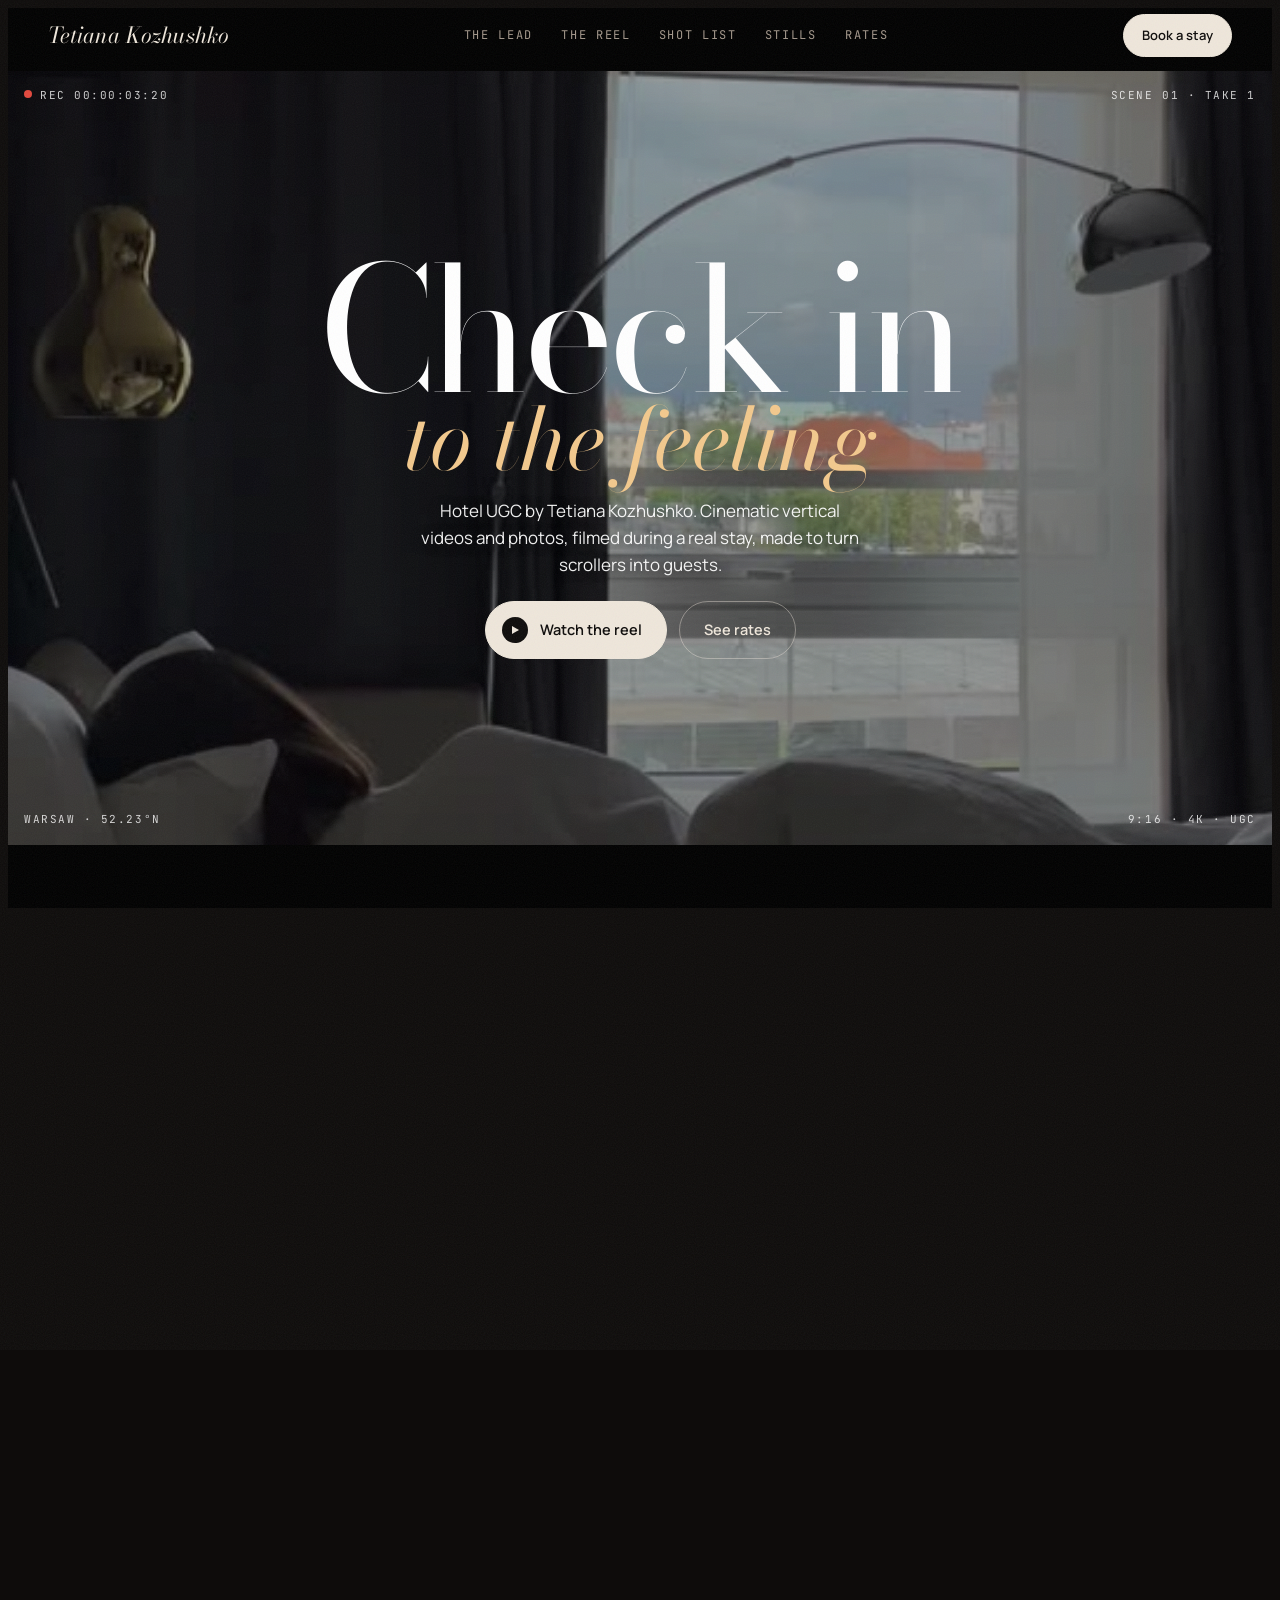
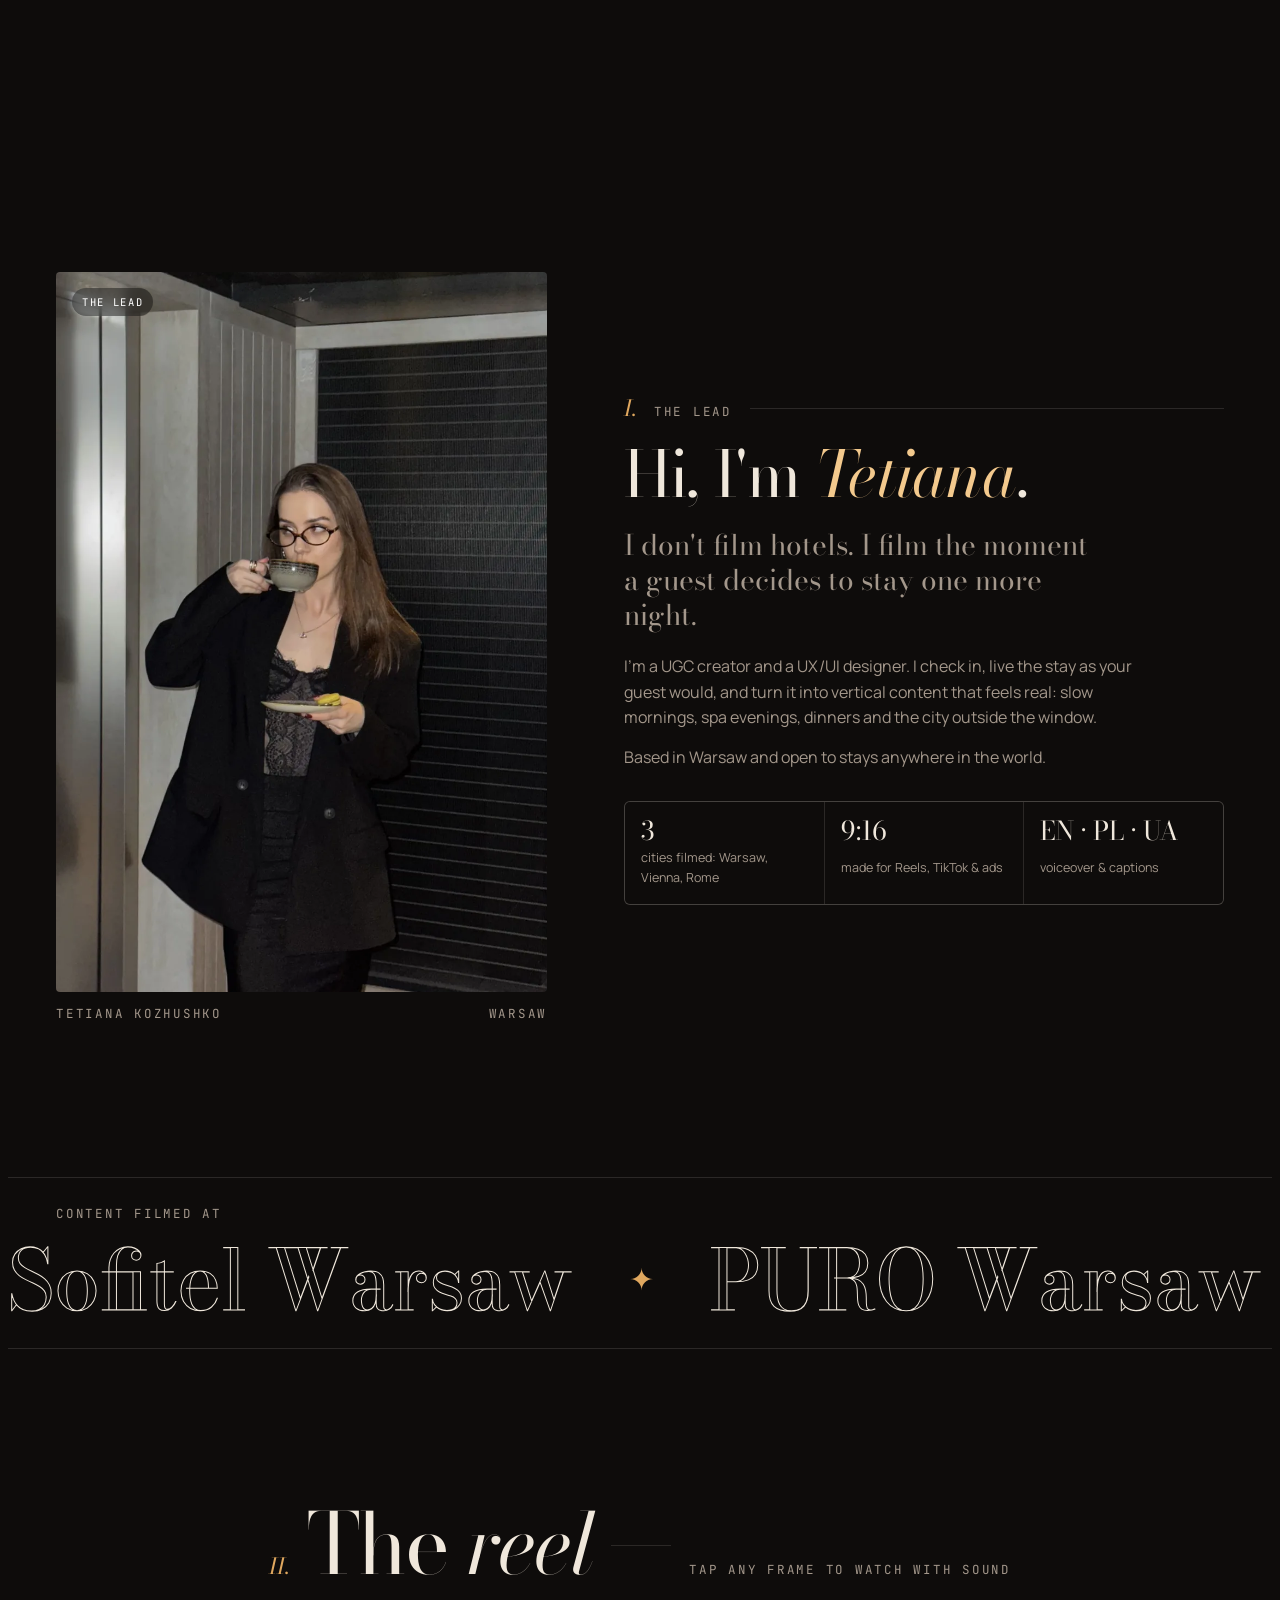
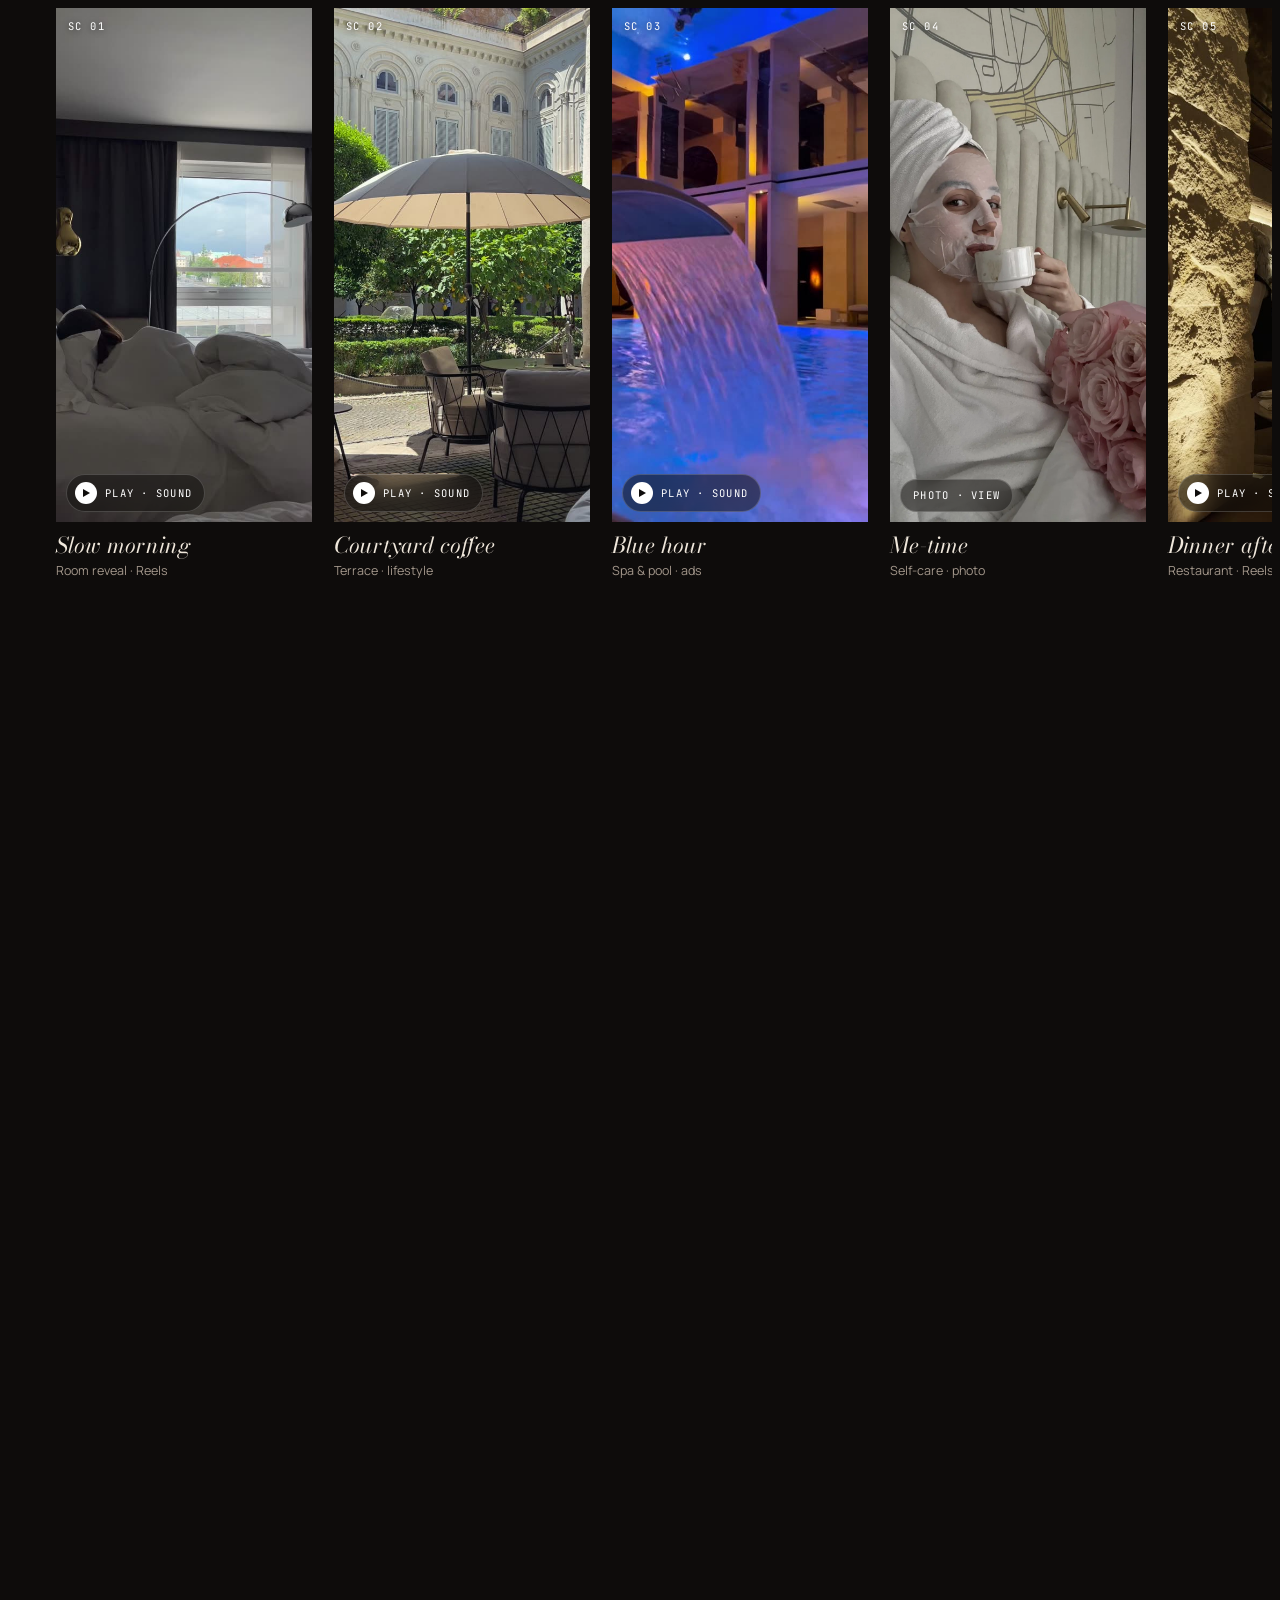
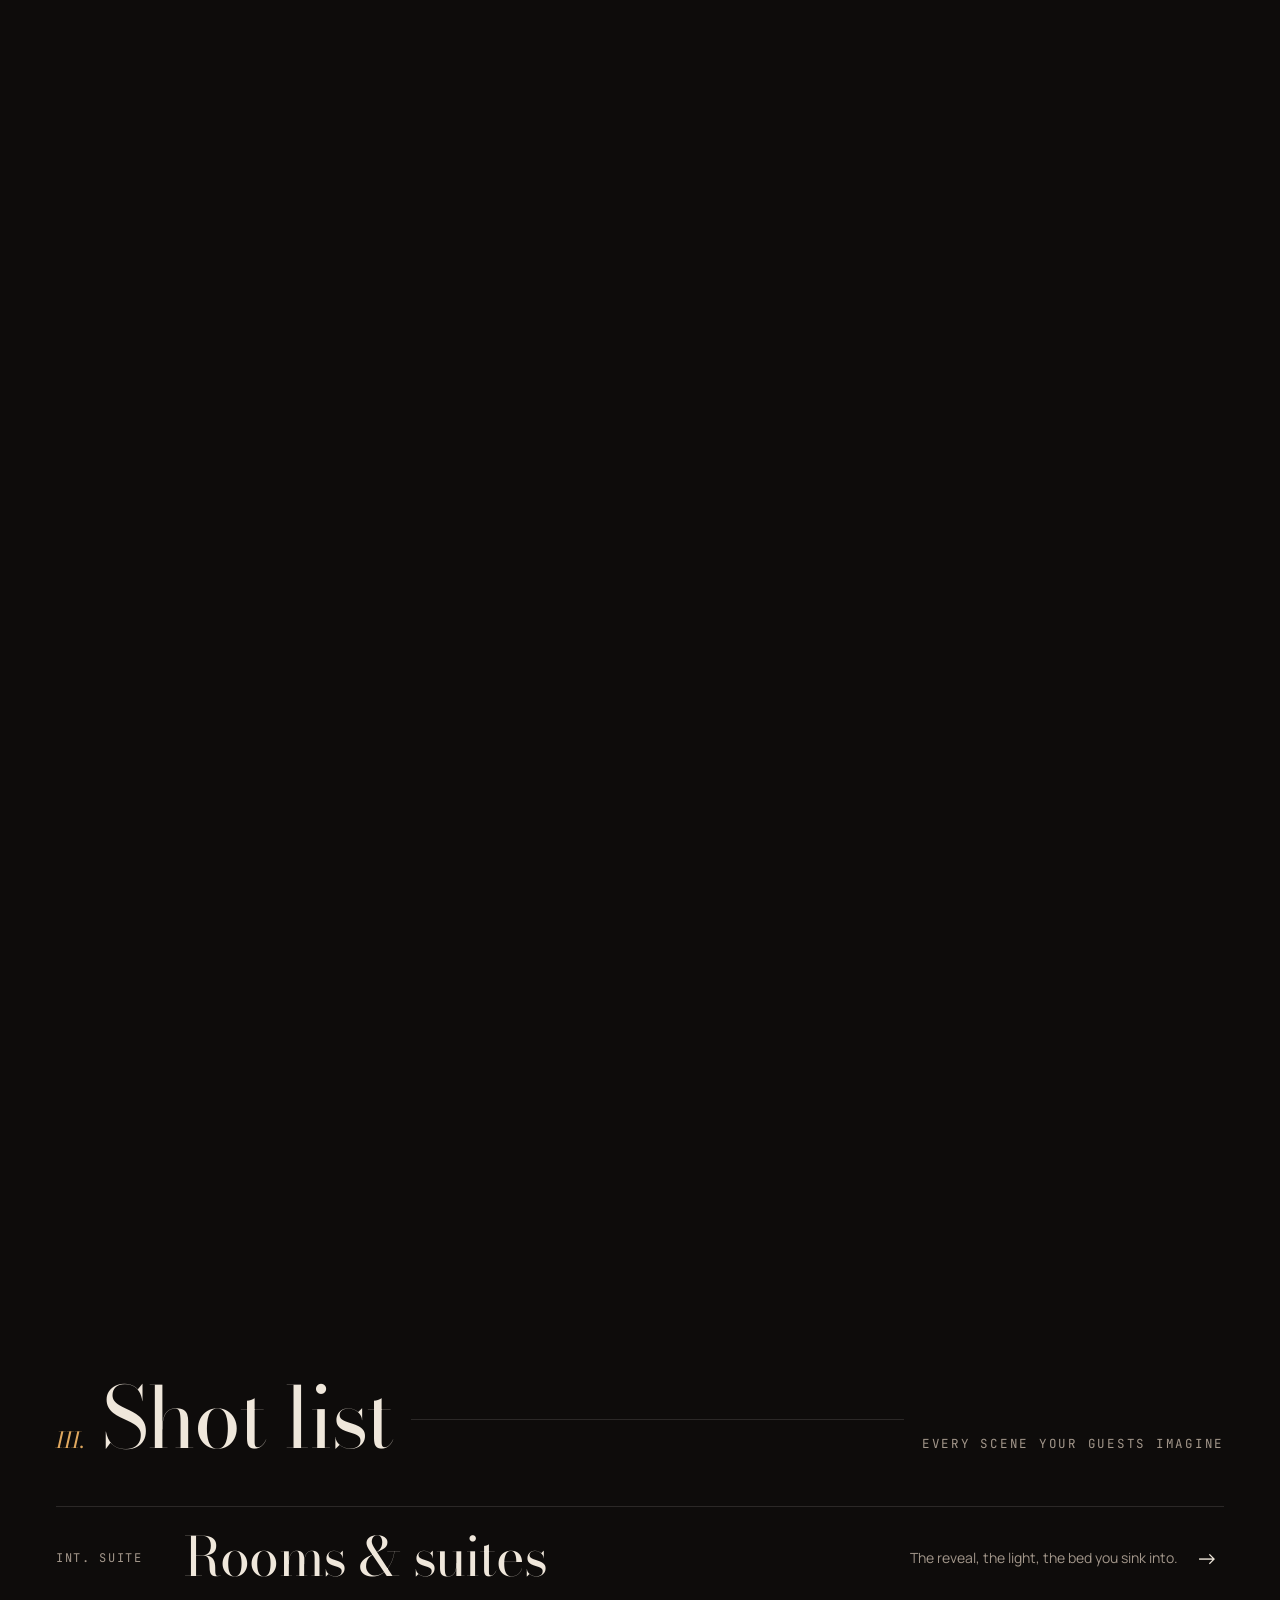
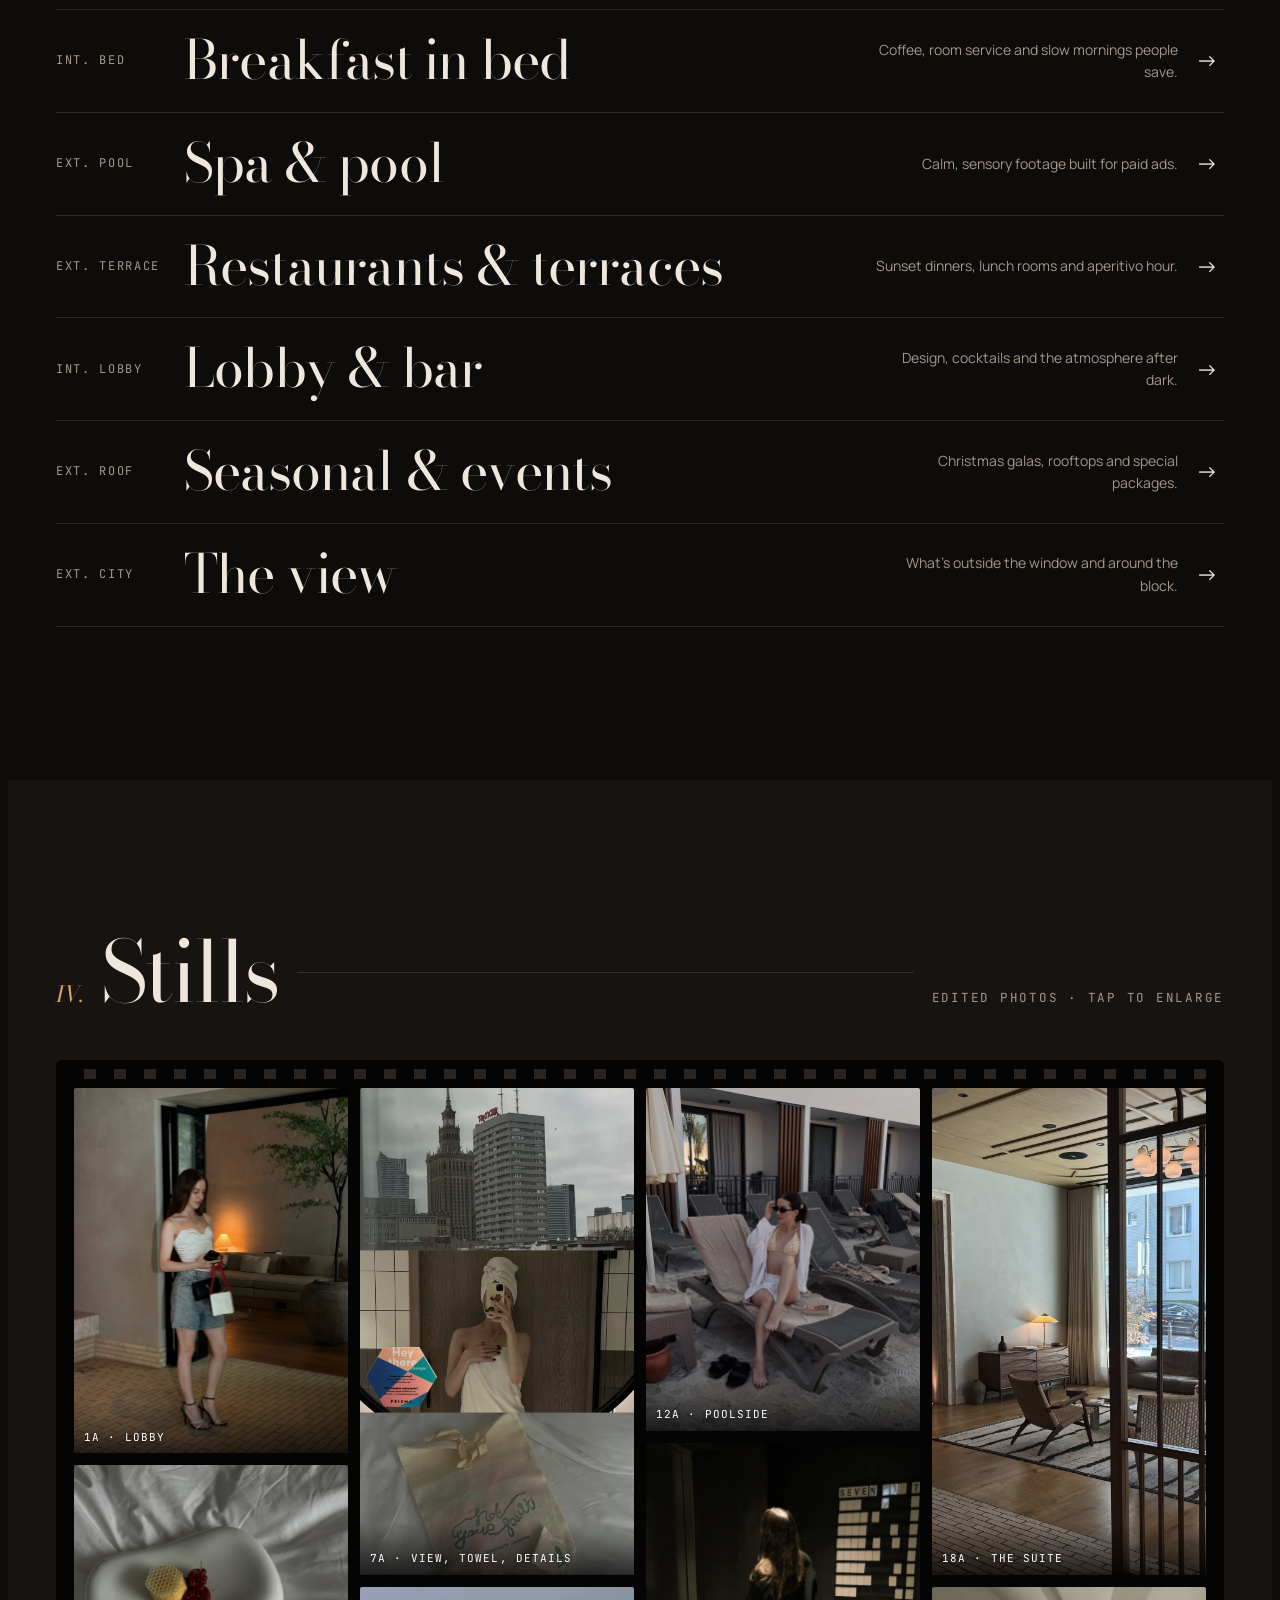
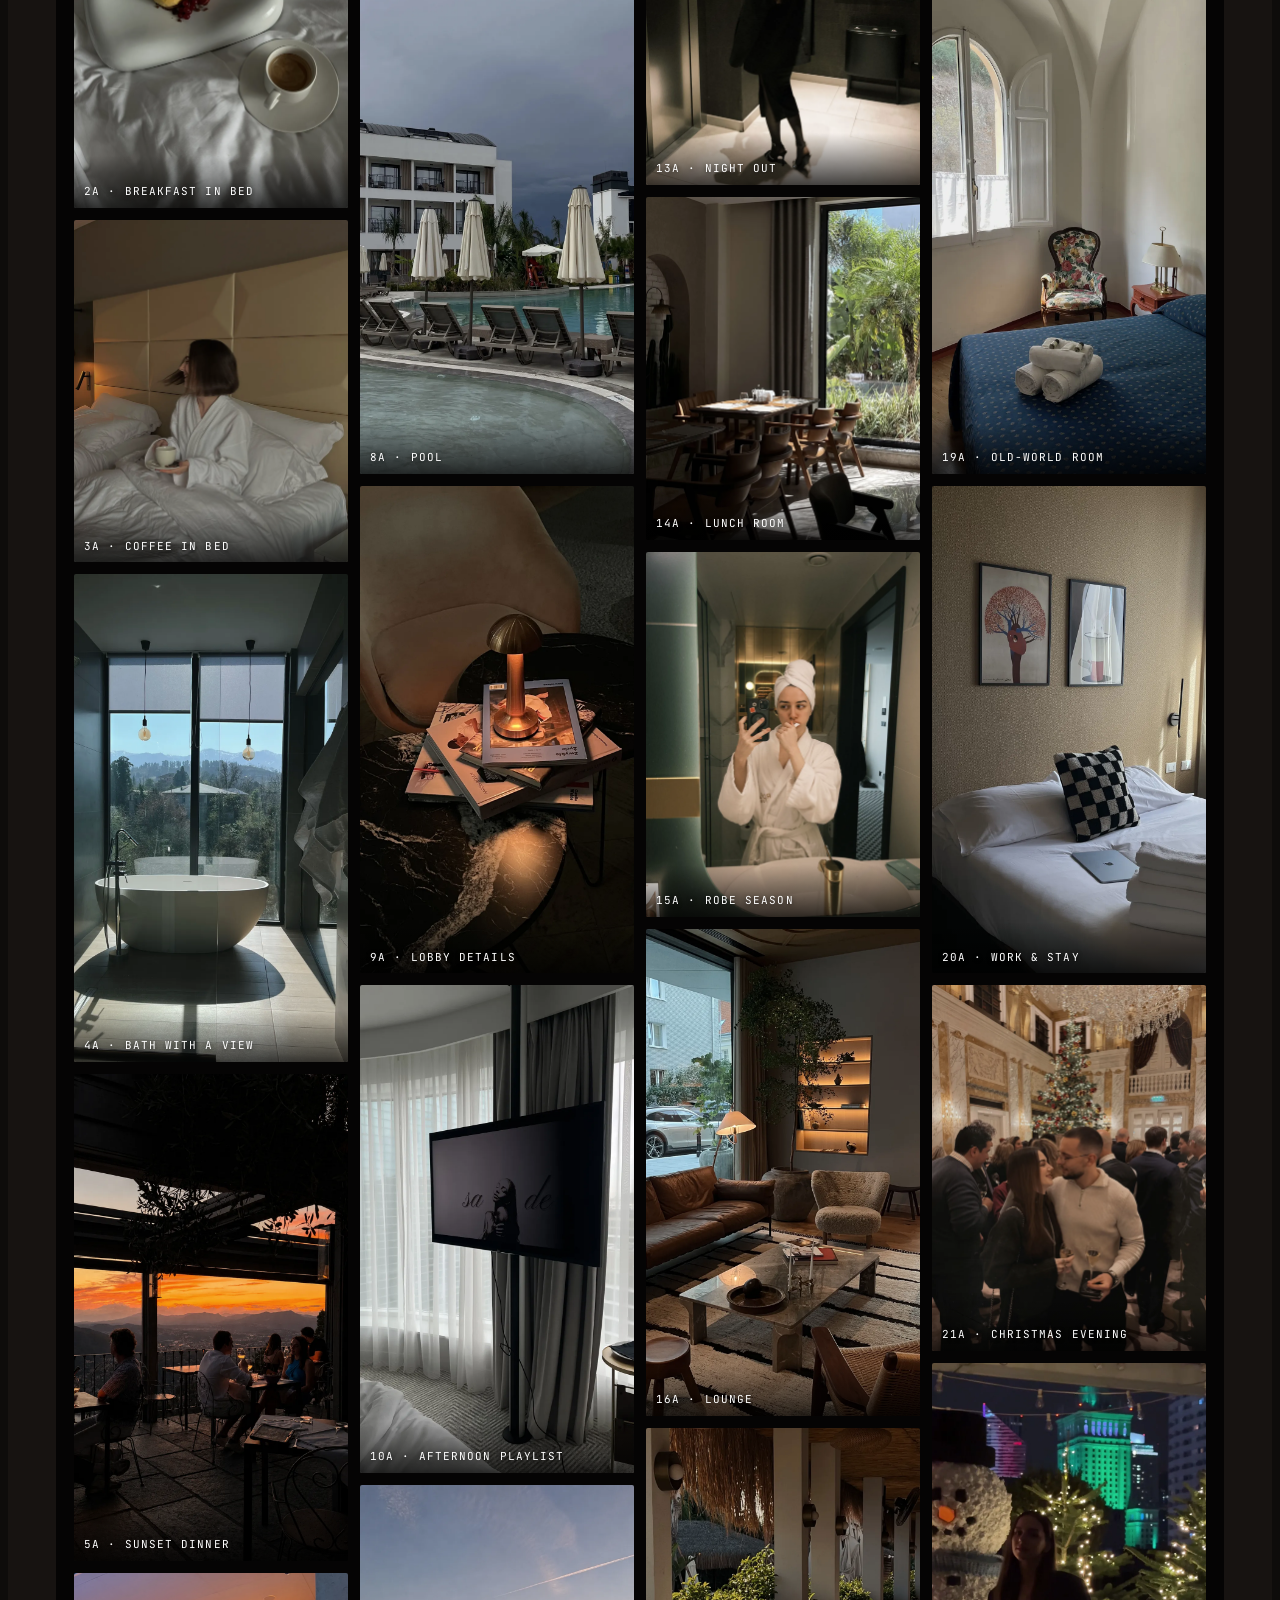
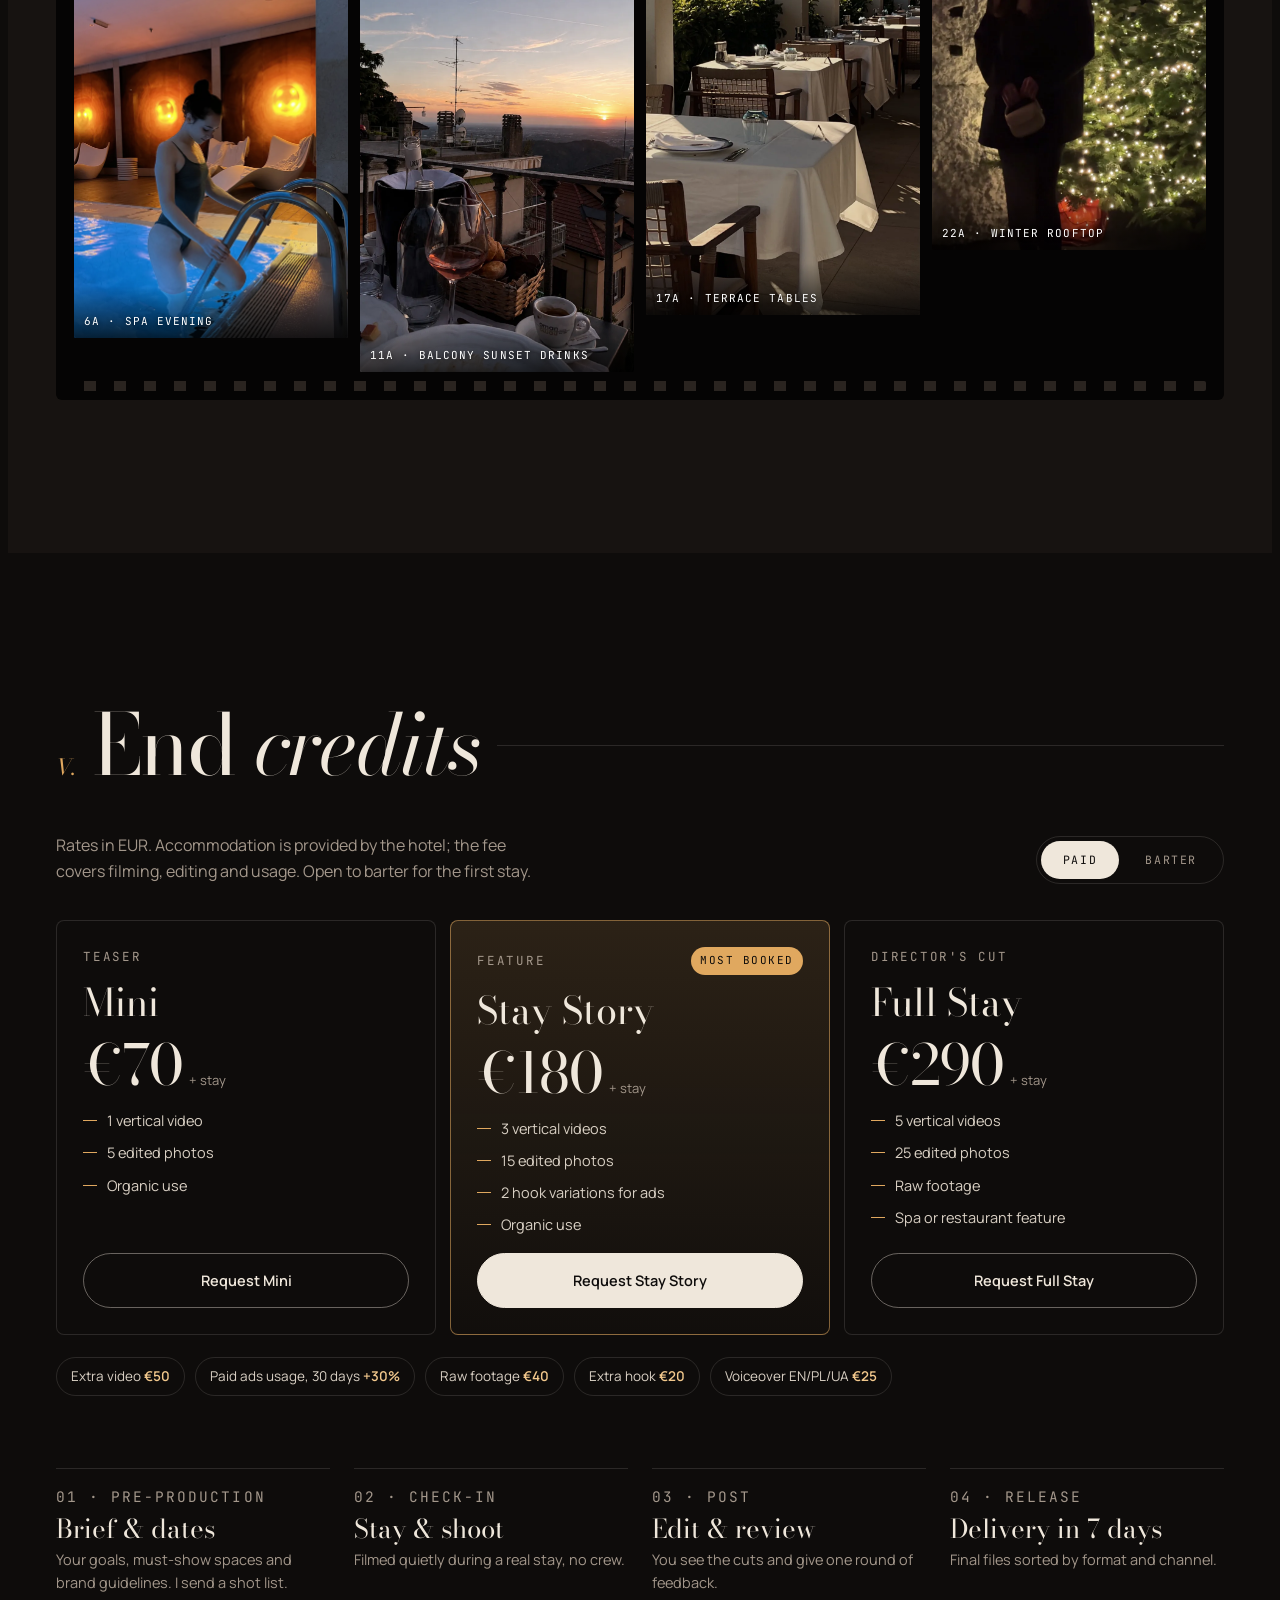
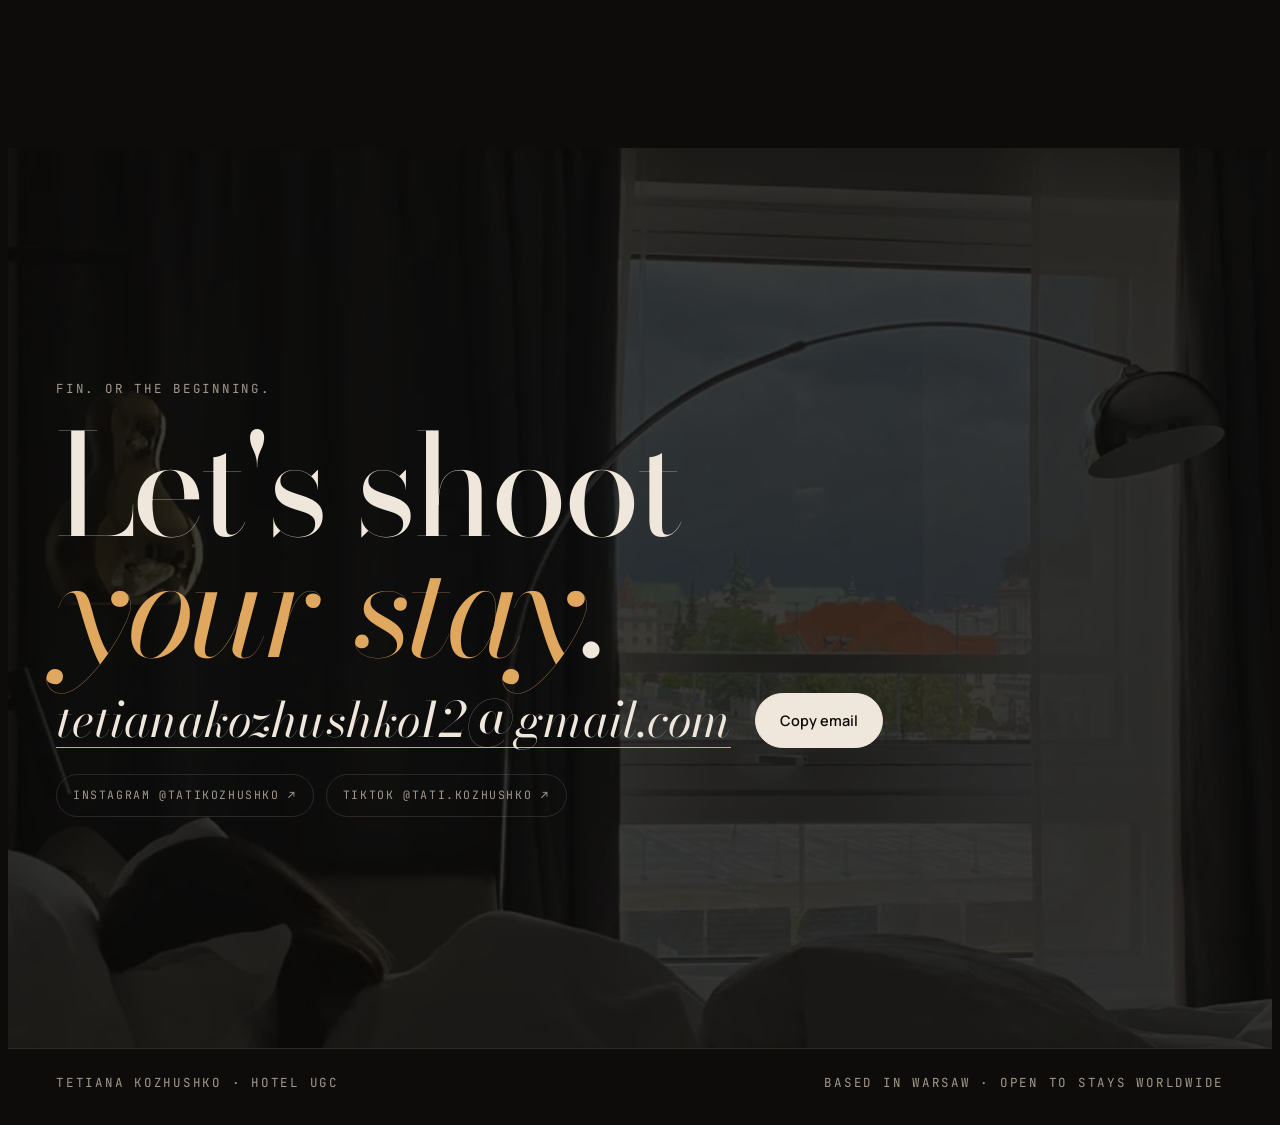
==== commit 8f1440c1: "Media kit: 'Content filmed at' five locations, 3 cities filmed Co-Authored-By: Claude Opus 5.5 <nore" ====
--- a/mediakit/index.html
+++ b/mediakit/index.html
@@ -311,7 +311,7 @@
       <p>I'm a UGC creator and a UX/UI designer. I check in, live the stay as your guest would, and turn it into vertical content that feels real: slow mornings, spa evenings, dinners and the city outside the window.</p>
       <p>Based in Warsaw and open to stays anywhere in the world.</p>
       <div class="facts">
-        <div><b>3</b><span>hotel collabs in Warsaw</span></div>
+        <div><b>3</b><span>cities filmed: Warsaw, Vienna, Rome</span></div>
         <div><b>9:16</b><span>made for Reels, TikTok &amp; ads</span></div>
         <div><b>EN · PL · UA</b><span>voiceover &amp; captions</span></div>
       </div>
@@ -319,9 +319,9 @@
   </div>
 </section>
 
-<div class="clients" aria-label="Hotels I have worked with: Sofitel Victoria, Royal Tulip Hotel, PURO Hotel">
-  <span class="mono">Previously checked in at</span>
-  <div class="row" aria-hidden="true"><span>Sofitel Victoria</span><i>✦</i><span>Royal Tulip Hotel</span><i>✦</i><span>PURO Hotel</span><i>✦</i><span>Sofitel Victoria</span><i>✦</i><span>Royal Tulip Hotel</span><i>✦</i><span>PURO Hotel</span><i>✦</i></div>
+<div class="clients" aria-label="Content filmed at: Sofitel Warsaw, PURO Warsaw, Royal Tulip Warsaw, Grand Hotel Vienna, Caffè Doria Rome">
+  <span class="mono">Content filmed at</span>
+  <div class="row" aria-hidden="true"><span>Sofitel Warsaw</span><i>✦</i><span>PURO Warsaw</span><i>✦</i><span>Royal Tulip Warsaw</span><i>✦</i><span>Grand Hotel Vienna</span><i>✦</i><span>Caffè Doria Rome</span><i>✦</i><span>Sofitel Warsaw</span><i>✦</i><span>PURO Warsaw</span><i>✦</i><span>Royal Tulip Warsaw</span><i>✦</i><span>Grand Hotel Vienna</span><i>✦</i><span>Caffè Doria Rome</span><i>✦</i></div>
 </div>
 
 <section class="strip" id="reel">
